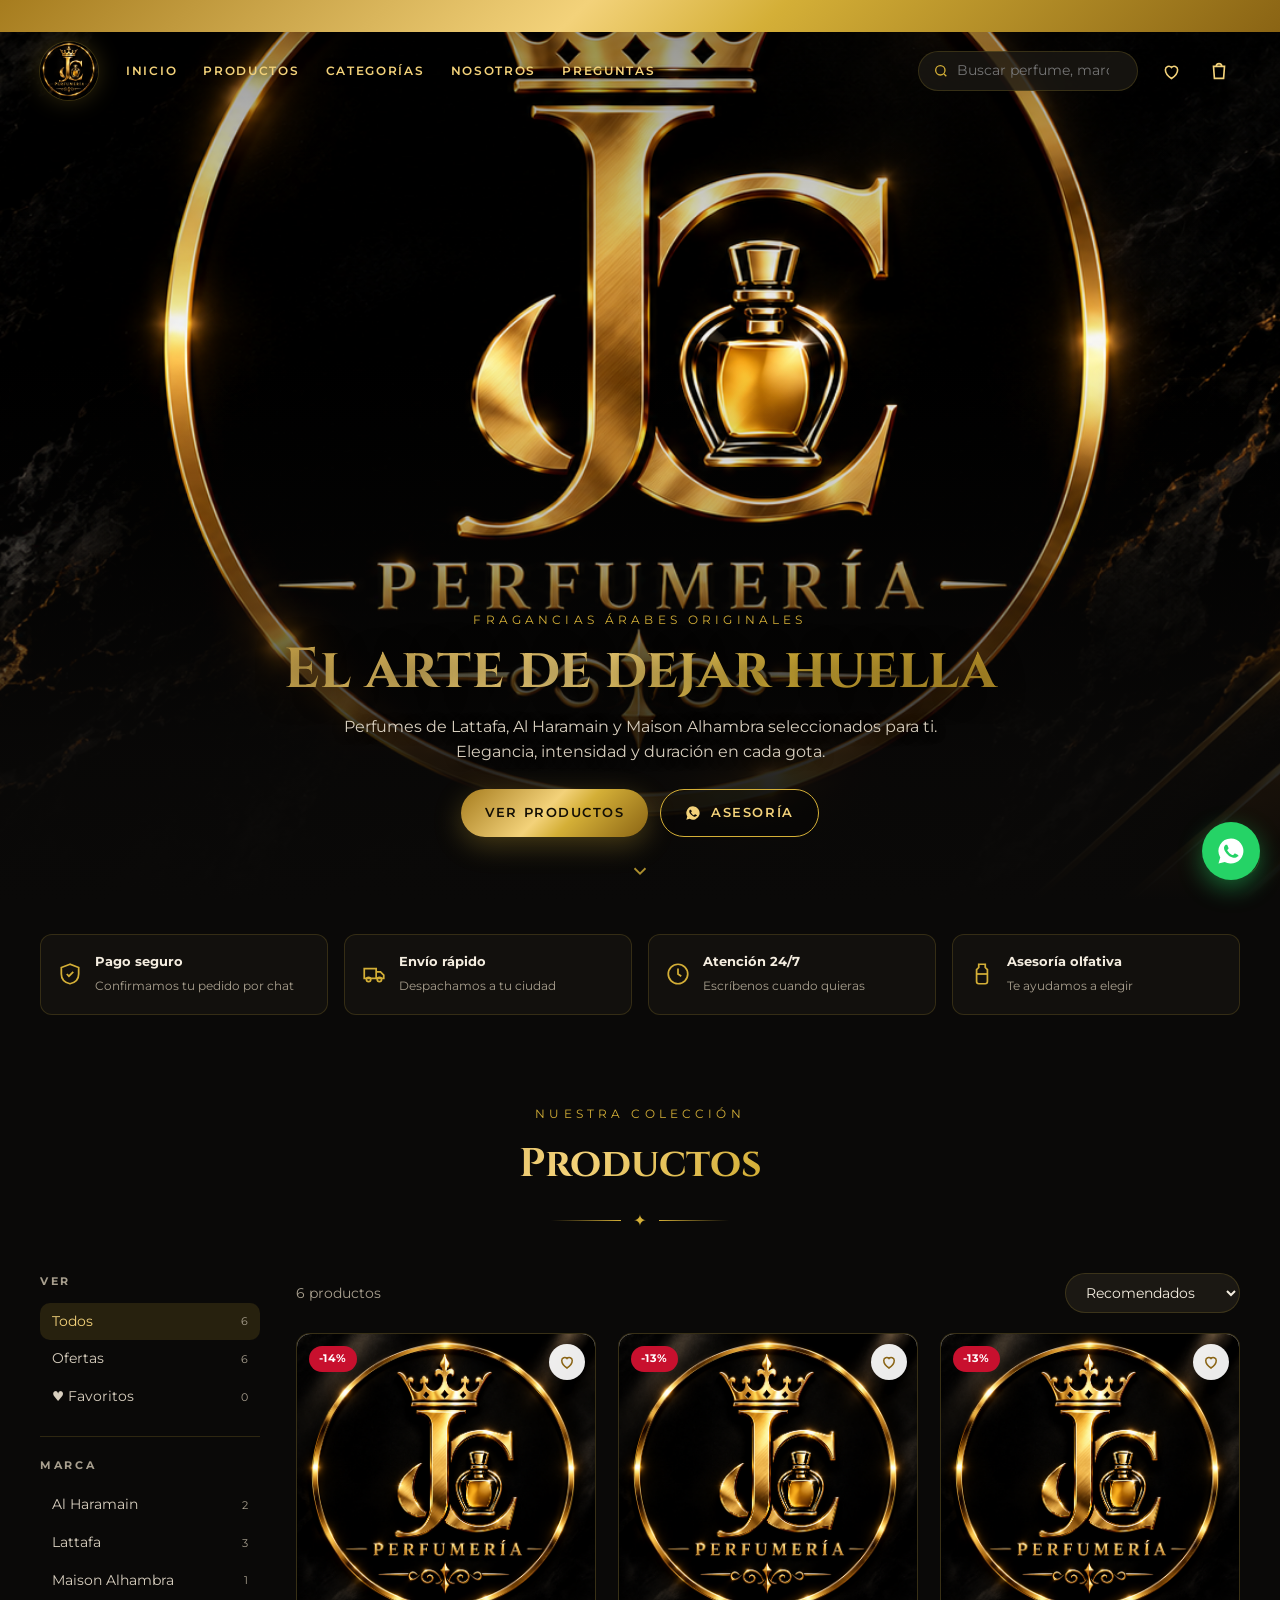
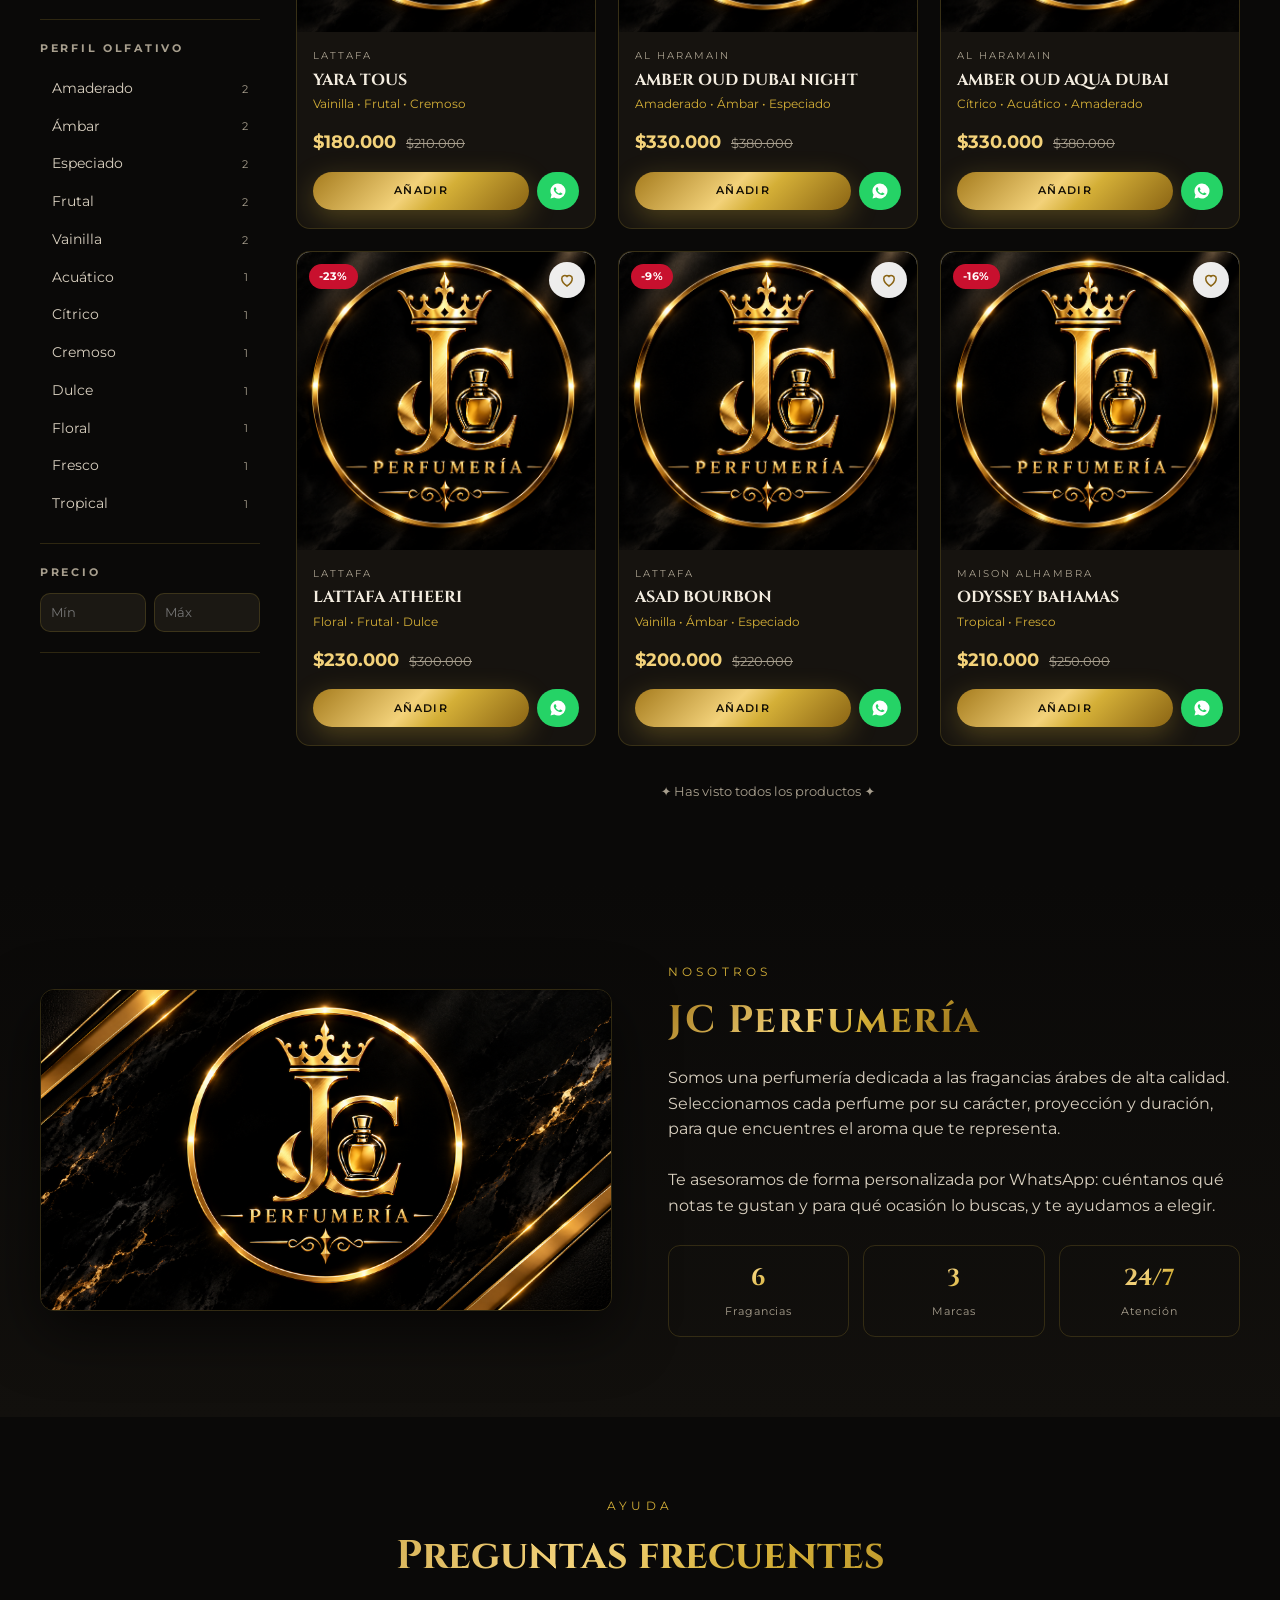
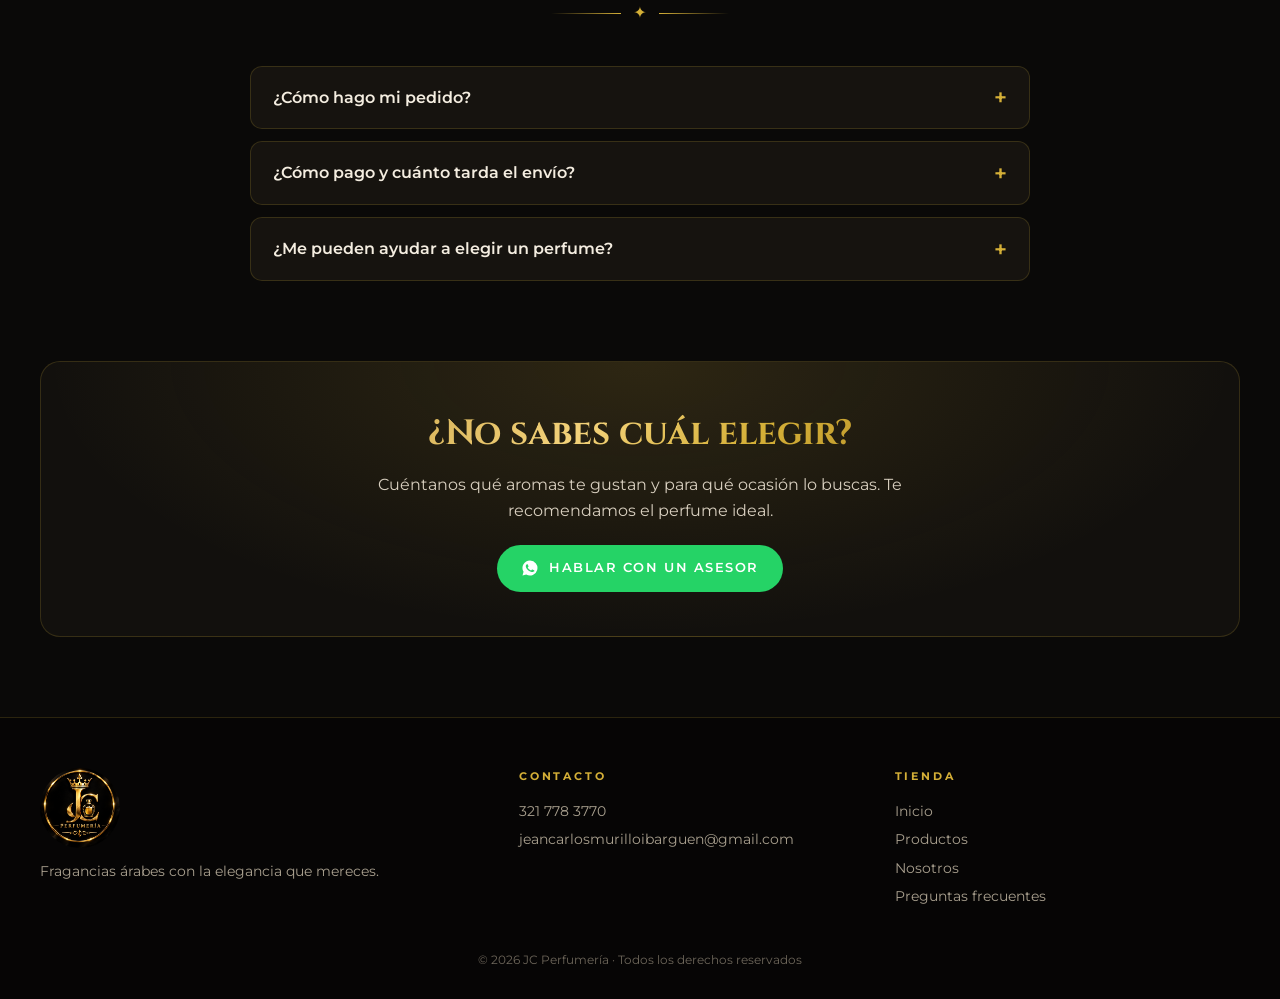
==== index.html @ fc4ed75d "Tienda JC Perfumería con panel de administrador Co-Authored-By: Claude Opus 5.5 <noreply@anthropic.c" ====
<!DOCTYPE html>
<html lang="es">
<head>
<meta charset="UTF-8">
<meta name="viewport" content="width=device-width, initial-scale=1.0">
<title>JC Perfumería | Tienda en línea</title>
<meta name="description" content="JC Perfumería — fragancias árabes: Lattafa, Al Haramain, Maison Alhambra. Compra en línea y por WhatsApp.">
<meta name="theme-color" content="#0a0908">
<meta property="og:title" content="JC Perfumería | Tienda en línea">
<meta property="og:description" content="Fragancias árabes con la elegancia que mereces. Pide por WhatsApp.">
<meta property="og:image" content="assets/banner.png">
<link rel="icon" href="assets/logo.png">
<link rel="preconnect" href="https://fonts.googleapis.com">
<link rel="preconnect" href="https://fonts.gstatic.com" crossorigin>
<link href="https://fonts.googleapis.com/css2?family=Cinzel:wght@500;600;700&family=Montserrat:wght@300;400;500;600;700&display=swap" rel="stylesheet">
<link rel="stylesheet" href="css/tienda.css?v=2">
</head>
<body>

<div class="announce" id="announce" hidden><div class="track" id="announceTrack"></div></div>

<header id="header">
  <div class="wrap nav">
    <a href="#inicio" class="brand" aria-label="Inicio"><img src="assets/logo.png" alt="Logo JC Perfumería"></a>
    <nav class="menu" id="menu">
      <a href="#inicio">Inicio</a>
      <a href="#productos">Productos</a>
      <a href="#productos" id="goCats">Categorías</a>
      <a href="#nosotros">Nosotros</a>
      <a href="#preguntas">Preguntas</a>
    </nav>
    <div class="nav-right">
      <label class="search">
        <svg width="16" height="16" viewBox="0 0 24 24" fill="none" stroke="currentColor" stroke-width="2"><circle cx="11" cy="11" r="7"/><path d="m20 20-3.5-3.5"/></svg>
        <input id="q" type="search" placeholder="Buscar perfume, marca, nota…">
      </label>
      <button class="icon-btn" id="openFavs" aria-label="Favoritos" title="Favoritos">
        <svg width="21" height="21" viewBox="0 0 24 24" fill="none" stroke="currentColor" stroke-width="1.8"><path d="M12 20s-7-4.4-7-10a4 4 0 0 1 7-2.6A4 4 0 0 1 19 10c0 5.6-7 10-7 10Z"/></svg>
        <span class="badge" id="favCount" data-n="0">0</span>
      </button>
      <button class="icon-btn" id="openCart" aria-label="Carrito" title="Carrito">
        <svg width="22" height="22" viewBox="0 0 24 24" fill="none" stroke="currentColor" stroke-width="1.8"><path d="M6 7h12l-1 13H7L6 7Z"/><path d="M9 7a3 3 0 0 1 6 0"/></svg>
        <span class="badge" id="cartCount" data-n="0">0</span>
      </button>
      <button class="icon-btn burger" id="burger" aria-label="Menú">
        <svg width="22" height="22" viewBox="0 0 24 24" fill="none" stroke="currentColor" stroke-width="2"><path d="M4 7h16M4 12h16M4 17h16"/></svg>
      </button>
    </div>
  </div>
</header>

<main>
  <!-- HERO: video a pantalla completa -->
  <section class="hero" id="inicio" style="padding:0">
    <div class="poster"></div>
    <video id="heroVideo" src="assets/logo-animado.mp4" poster="assets/banner.png" autoplay muted loop playsinline preload="auto"></video>
    <div class="wrap hero-inner">
      <div class="eyebrow" data-set="heroEtiqueta">Fragancias árabes originales</div>
      <h1 class="gold-text" data-set="heroTitulo">El arte de dejar huella</h1>
      <p data-set="heroTexto">Perfumes de Lattafa, Al Haramain y Maison Alhambra seleccionados para ti.</p>
      <div class="hero-cta">
        <a href="#productos" class="btn btn-gold">Ver productos</a>
        <a href="#" class="btn btn-outline" data-wa>
          <svg width="16" height="16" viewBox="0 0 24 24" fill="currentColor"><use href="#i-wa"/></svg>
          Asesoría
        </a>
      </div>
    </div>
    <div class="hero-tools">
      <button id="videoToggle" aria-label="Pausar video" title="Pausar / reproducir">
        <svg width="14" height="14" viewBox="0 0 24 24" fill="currentColor" id="videoIcon"><path d="M7 5h4v14H7zM13 5h4v14h-4z"/></svg>
      </button>
    </div>
    <a href="#productos" class="scroll-cue" aria-label="Bajar">
      <svg width="22" height="22" viewBox="0 0 24 24" fill="none" stroke="currentColor" stroke-width="2"><path d="m6 9 6 6 6-6"/></svg>
    </a>
  </section>

  <!-- BENEFICIOS -->
  <div class="wrap perks">
    <div class="perk"><svg width="26" height="26" viewBox="0 0 24 24" fill="none" stroke="currentColor" stroke-width="1.6"><path d="M12 3 4 6v6c0 5 3.5 8 8 9 4.5-1 8-4 8-9V6l-8-3Z"/><path d="m9 12 2 2 4-4"/></svg><div><b>Pago seguro</b><span>Confirmamos tu pedido por chat</span></div></div>
    <div class="perk"><svg width="26" height="26" viewBox="0 0 24 24" fill="none" stroke="currentColor" stroke-width="1.6"><path d="M3 7h11v9H3zM14 10h4l3 3v3h-7"/><circle cx="7" cy="17" r="2"/><circle cx="17" cy="17" r="2"/></svg><div><b>Envío rápido</b><span>Despachamos a tu ciudad</span></div></div>
    <div class="perk"><svg width="26" height="26" viewBox="0 0 24 24" fill="none" stroke="currentColor" stroke-width="1.6"><circle cx="12" cy="12" r="9"/><path d="M12 7v5l3 2"/></svg><div><b>Atención 24/7</b><span>Escríbenos cuando quieras</span></div></div>
    <div class="perk"><svg width="26" height="26" viewBox="0 0 24 24" fill="none" stroke="currentColor" stroke-width="1.6"><path d="M9 3h6v3l2 2v11a2 2 0 0 1-2 2H9a2 2 0 0 1-2-2V8l2-2V3Z"/><path d="M7 12h10"/></svg><div><b>Asesoría olfativa</b><span>Te ayudamos a elegir</span></div></div>
  </div>

  <!-- PRODUCTOS -->
  <section id="productos">
    <div class="wrap">
      <div class="sec-head reveal">
        <div class="eyebrow">Nuestra colección</div>
        <h2 class="gold-text">Productos</h2>
        <div class="divider">✦</div>
      </div>

      <div class="shop">
        <aside class="filters" id="filters">
          <div class="group" id="viewGroup"></div>
          <div class="group" id="brandGroup"></div>
          <div class="group" id="famGroup"></div>
          <div class="group price-group">
            <h4>Precio</h4>
            <div class="price-range">
              <input id="pmin" type="number" inputmode="numeric" placeholder="Mín" min="0" step="10000">
              <input id="pmax" type="number" inputmode="numeric" placeholder="Máx" min="0" step="10000">
            </div>
          </div>
        </aside>

        <div>
          <div class="toolbar">
            <span class="count" id="count">Cargando…</span>
            <div class="toolbar-right">
              <button class="clear" id="clearFilters" hidden>Limpiar filtros</button>
              <select id="sort" aria-label="Ordenar por">
                <option value="">Recomendados</option>
                <option value="az">Nombre A–Z</option>
                <option value="za">Nombre Z–A</option>
                <option value="low">Menor precio</option>
                <option value="high">Mayor precio</option>
                <option value="off">Mayor descuento</option>
              </select>
            </div>
          </div>
          <div class="grid" id="grid">
            <div class="skeleton"></div><div class="skeleton"></div><div class="skeleton"></div>
          </div>
          <p class="seen" id="seen" hidden>✦ Has visto todos los productos ✦</p>
        </div>
      </div>
    </div>
  </section>

  <!-- NOSOTROS -->
  <section class="about" id="nosotros">
    <div class="wrap about-grid">
      <div class="about-media reveal"><img src="assets/banner.png" alt="JC Perfumería" loading="lazy"></div>
      <div class="about-text reveal">
        <div class="eyebrow">Nosotros</div>
        <h2 class="serif" style="font-size:clamp(1.7rem,3.4vw,2.4rem);margin-top:8px"><span class="gold-text" data-set="nombre">JC Perfumería</span></h2>
        <p data-set="nosotros"></p>
        <div class="stats">
          <div class="stat"><b class="gold-text" id="statCount">0</b><span>Fragancias</span></div>
          <div class="stat"><b class="gold-text" id="statBrands">0</b><span>Marcas</span></div>
          <div class="stat"><b class="gold-text">24/7</b><span>Atención</span></div>
        </div>
      </div>
    </div>
  </section>

  <!-- TESTIMONIOS (se muestra si hay) -->
  <section id="testimonios" hidden>
    <div class="wrap">
      <div class="sec-head reveal">
        <div class="eyebrow">Clientes</div>
        <h2 class="gold-text">Lo que dicen de nosotros</h2>
        <div class="divider">✦</div>
      </div>
      <div class="reviews" id="reviews"></div>
    </div>
  </section>

  <!-- PREGUNTAS -->
  <section id="preguntas" hidden>
    <div class="wrap">
      <div class="sec-head reveal">
        <div class="eyebrow">Ayuda</div>
        <h2 class="gold-text">Preguntas frecuentes</h2>
        <div class="divider">✦</div>
      </div>
      <div class="faq" id="faq"></div>
    </div>
  </section>

  <section style="padding-top:0">
    <div class="wrap cta-band reveal">
      <h2 class="gold-text">¿No sabes cuál elegir?</h2>
      <p>Cuéntanos qué aromas te gustan y para qué ocasión lo buscas. Te recomendamos el perfume ideal.</p>
      <a href="#" class="btn btn-wa" data-wa><svg width="18" height="18" viewBox="0 0 24 24" fill="currentColor"><use href="#i-wa"/></svg> Hablar con un asesor</a>
    </div>
  </section>
</main>

<footer>
  <div class="wrap foot">
    <div>
      <img src="assets/logo.png" alt="JC Perfumería">
      <p>Fragancias árabes con la elegancia que mereces.</p>
      <div class="socials" id="socials"></div>
    </div>
    <div>
      <h5>CONTACTO</h5>
      <a href="#" data-wa data-set="telefonoVisible">321 778 3770</a>
      <a href="#" id="mailLink" data-set="email"></a>
    </div>
    <div>
      <h5>TIENDA</h5>
      <a href="#inicio">Inicio</a>
      <a href="#productos">Productos</a>
      <a href="#nosotros">Nosotros</a>
      <a href="#preguntas">Preguntas frecuentes</a>
    </div>
  </div>
  <p class="copy">© <span id="yr">2026</span> <span data-set="nombre">JC Perfumería</span> · Todos los derechos reservados</p>
</footer>

<button class="totop" id="totop" aria-label="Volver arriba">
  <svg width="18" height="18" viewBox="0 0 24 24" fill="none" stroke="currentColor" stroke-width="2"><path d="m6 15 6-6 6 6"/></svg>
</button>
<a class="fab" href="#" data-wa aria-label="WhatsApp">
  <svg width="30" height="30" viewBox="0 0 24 24" fill="currentColor"><use href="#i-wa"/></svg>
</a>

<div class="overlay" id="overlay"></div>
<div class="modal" id="modal" role="dialog" aria-modal="true"></div>

<aside class="drawer" id="drawer" aria-label="Carrito">
  <div class="drawer-head">
    <h4 class="serif gold-text" style="font-size:1.2rem">Tu carrito</h4>
    <button class="icon-btn" id="closeCart" aria-label="Cerrar">✕</button>
  </div>
  <div class="drawer-body" id="cartBody"></div>
  <div class="drawer-foot" id="cartFoot">
    <div class="ship" id="ship" hidden></div>
    <div class="total"><span>Total</span><b id="cartTotal">$0</b></div>
    <form class="checkout-form" id="checkoutForm">
      <input name="nombre" placeholder="Tu nombre" autocomplete="name" required>
      <div class="two">
        <input name="ciudad" placeholder="Ciudad" autocomplete="address-level2" required>
        <select name="pago" id="payMethod" aria-label="Pago preferido"></select>
      </div>
      <input name="direccion" placeholder="Dirección de entrega" autocomplete="street-address">
      <textarea name="nota" rows="2" placeholder="Nota (opcional): regalo, horario…"></textarea>
      <button class="btn btn-wa" id="checkout" type="submit">
        <svg width="18" height="18" viewBox="0 0 24 24" fill="currentColor"><use href="#i-wa"/></svg>
        Finalizar pedido por WhatsApp
      </button>
    </form>
  </div>
</aside>

<div class="toast" id="toast"></div>

<svg width="0" height="0" style="position:absolute" aria-hidden="true">
  <symbol id="i-wa" viewBox="0 0 24 24"><path d="M12 2a10 10 0 0 0-8.6 15.1L2 22l5-1.3A10 10 0 1 0 12 2Zm5.3 14.2c-.2.6-1.3 1.2-1.8 1.2-.5.1-1 .2-3.3-.7-2.8-1.1-4.5-4-4.7-4.2-.1-.2-1.1-1.5-1.1-2.9s.7-2 1-2.3c.2-.3.5-.3.7-.3h.5c.2 0 .4 0 .6.5l.8 2c.1.2.1.4 0 .5l-.4.6-.4.4c-.1.2-.3.3-.1.6.2.3.8 1.3 1.7 2.1 1.1 1 2.1 1.3 2.4 1.5.3.1.5.1.6-.1l.9-1c.2-.3.4-.2.6-.1l2 .9c.3.2.5.2.5.4.1.1.1.7-.1 1.3Z"/></symbol>
</svg>

<script src="js/tienda.js?v=2"></script>
</body>
</html>
---- css/tienda.css ----
:root{
  --bg:#0a0908;
  --bg-2:#12100d;
  --card:#16130f;
  --field:#1b1813;
  --line:rgba(212,175,55,.18);
  --gold:#d4af37;
  --gold-2:#f3d27a;
  --text:#f4ede0;
  --soft:#d8cfbf;
  --muted:#a89f8e;
  --sale:#c8102e;
  --wa:#25d366;
  --grad-gold:linear-gradient(135deg,#a67c1e 0%,#f3d27a 45%,#d4af37 60%,#8a6414 100%);
  --radius:14px;
  --head:78px;
}
*{box-sizing:border-box;margin:0;padding:0}
html{scroll-behavior:smooth;scroll-padding-top:calc(var(--head) + 10px)}
body{background:var(--bg);color:var(--text);font-family:Montserrat,system-ui,sans-serif;line-height:1.6;overflow-x:hidden}
img,video{display:block;max-width:100%}
a{color:inherit;text-decoration:none}
button{font:inherit;cursor:pointer;border:0;background:none;color:inherit}
input,select,textarea{font:inherit}
.wrap{width:min(1200px,100% - 32px);margin-inline:auto}
.serif{font-family:Cinzel,serif;letter-spacing:.04em}
.gold-text{background:var(--grad-gold);-webkit-background-clip:text;background-clip:text;color:transparent}
.eyebrow{font-size:.74rem;letter-spacing:.35em;text-transform:uppercase;color:var(--gold)}
[hidden]{display:none!important}

/* ---------- Anuncio ---------- */
.announce{position:fixed;top:0;left:0;right:0;z-index:51;height:32px;background:var(--grad-gold);color:#140f05;font-size:.72rem;font-weight:600;letter-spacing:.14em;text-transform:uppercase;overflow:hidden;display:flex;align-items:center}
.announce .track{display:flex;gap:60px;white-space:nowrap;animation:marquee 28s linear infinite;padding-left:100%}
@keyframes marquee{to{transform:translateX(-100%)}}
body.has-announce{--offset:32px}

/* ---------- Header ---------- */
header{position:fixed;top:var(--offset,0);left:0;right:0;z-index:50;transition:background .35s,border-color .35s;border-bottom:1px solid transparent}
header.solid{background:rgba(8,7,6,.94);backdrop-filter:blur(10px);border-color:var(--line)}
.nav{display:flex;align-items:center;gap:28px;height:var(--head)}
.brand img{width:58px;height:58px;border-radius:50%;object-fit:cover;box-shadow:0 0 0 1px var(--line),0 0 24px rgba(212,175,55,.25)}
.menu{display:flex;gap:26px;font-size:.76rem;font-weight:600;letter-spacing:.14em;text-transform:uppercase}
.menu a{color:var(--gold-2);position:relative;padding:6px 0;text-shadow:0 1px 8px rgba(0,0,0,.6)}
.menu a::after{content:"";position:absolute;left:0;bottom:0;width:0;height:1px;background:var(--gold);transition:.25s}
.menu a:hover::after{width:100%}
.nav-right{margin-left:auto;display:flex;align-items:center;gap:6px}
.search{display:flex;align-items:center;gap:8px;background:rgba(27,24,19,.8);border:1px solid var(--line);border-radius:999px;padding:8px 14px;width:220px;margin-right:6px}
.search input{background:none;border:0;outline:0;color:var(--text);width:100%;font-size:.85rem}
.search svg{flex:none;color:var(--gold)}
.icon-btn{position:relative;width:42px;height:42px;display:grid;place-items:center;border-radius:50%;color:var(--gold-2);transition:.2s}
.icon-btn:hover{background:rgba(255,255,255,.06)}
.badge{position:absolute;top:2px;right:0;min-width:18px;height:18px;padding:0 5px;border-radius:999px;background:var(--gold);color:#000;font-size:.66rem;font-weight:700;display:grid;place-items:center}
.badge[data-n="0"]{display:none}
.burger{display:none}

/* ---------- Hero con video ---------- */
.hero{position:relative;height:100vh;height:100svh;min-height:560px;overflow:hidden;isolation:isolate;display:flex;align-items:flex-end}
.hero video,.hero .poster{position:absolute;inset:0;width:100%;height:100%;object-fit:cover;z-index:-2;transform:translateY(-10%) scale(1.22);transform-origin:center}
.hero .poster{background:#000 url(../assets/banner.png) center/cover}
.hero::after{content:"";position:absolute;inset:0;z-index:-1;background:
  linear-gradient(to top,var(--bg) 0%,rgba(10,9,8,.85) 16%,rgba(10,9,8,.25) 42%,rgba(0,0,0,0) 60%,rgba(0,0,0,.45) 100%)}
.hero-inner{width:100%;text-align:center;padding-bottom:clamp(40px,7vh,80px)}
.hero h1{font-family:Cinzel,serif;font-size:clamp(1.9rem,4.4vw,3.6rem);line-height:1.1;margin:10px 0 12px;text-shadow:0 4px 30px rgba(0,0,0,.7)}
.hero p{color:var(--soft);max-width:620px;margin-inline:auto;font-size:.98rem;text-shadow:0 2px 12px rgba(0,0,0,.8)}
.hero-cta{display:flex;flex-wrap:wrap;gap:12px;justify-content:center;margin-top:24px}
.hero-tools{position:absolute;right:20px;bottom:24px;display:flex;gap:8px}
.hero-tools button{width:38px;height:38px;border-radius:50%;border:1px solid var(--line);background:rgba(0,0,0,.45);color:var(--gold-2);display:grid;place-items:center}
.scroll-cue{position:absolute;left:50%;bottom:10px;transform:translateX(-50%);color:var(--gold);opacity:.8;animation:bob 2s infinite}
@keyframes bob{50%{transform:translate(-50%,6px)}}

.btn{display:inline-flex;align-items:center;justify-content:center;gap:10px;padding:13px 24px;border-radius:999px;font-weight:600;font-size:.8rem;letter-spacing:.12em;text-transform:uppercase;transition:.25s;white-space:nowrap}
.btn-gold{background:var(--grad-gold);color:#140f05;box-shadow:0 8px 28px rgba(212,175,55,.3)}
.btn-gold:hover{transform:translateY(-2px);box-shadow:0 12px 34px rgba(212,175,55,.45)}
.btn-outline{border:1px solid var(--gold);color:var(--gold-2);background:rgba(0,0,0,.35)}
.btn-outline:hover{background:rgba(212,175,55,.12)}
.btn-wa{background:var(--wa);color:#fff}
.btn-wa:hover{filter:brightness(1.08)}
.btn:disabled{opacity:.45;cursor:not-allowed;transform:none;box-shadow:none}

/* ---------- Perks ---------- */
.perks{display:grid;grid-template-columns:repeat(4,1fr);gap:16px;padding:34px 0 10px}
.perk{display:flex;gap:12px;align-items:center;padding:16px;border:1px solid var(--line);border-radius:12px;background:var(--bg-2)}
.perk svg{color:var(--gold);flex:none}
.perk b{display:block;font-size:.82rem}
.perk span{font-size:.74rem;color:var(--muted)}

/* ---------- Secciones ---------- */
section{padding:80px 0}
.sec-head{text-align:center;margin-bottom:40px}
.sec-head h2{font-family:Cinzel,serif;font-size:clamp(1.7rem,3.4vw,2.5rem);margin-top:8px}
.divider{display:flex;align-items:center;justify-content:center;gap:12px;margin-top:12px;color:var(--gold)}
.divider::before,.divider::after{content:"";width:70px;height:1px;background:linear-gradient(90deg,transparent,var(--gold))}
.divider::after{transform:scaleX(-1)}

/* ---------- Tienda ---------- */
.shop{display:grid;grid-template-columns:220px 1fr;gap:36px}
.filters h4{font-size:.68rem;letter-spacing:.25em;color:var(--muted);text-transform:uppercase;margin-bottom:12px}
.filters .group{padding-bottom:20px;margin-bottom:20px;border-bottom:1px solid var(--line)}
.chip{display:flex;justify-content:space-between;align-items:center;width:100%;padding:8px 12px;border-radius:10px;font-size:.85rem;color:var(--soft);transition:.2s;text-align:left;gap:8px}
.chip:hover{background:var(--field)}
.chip.active{background:rgba(212,175,55,.14);color:var(--gold-2)}
.chip small{color:var(--muted)}
.price-range{display:flex;gap:8px}
.price-range input{width:100%;background:var(--field);border:1px solid var(--line);border-radius:10px;padding:8px 10px;color:var(--text);font-size:.82rem;outline:0}
.toolbar{display:flex;justify-content:space-between;align-items:center;margin-bottom:20px;gap:12px;flex-wrap:wrap}
.toolbar .count{color:var(--muted);font-size:.86rem}
.toolbar-right{display:flex;gap:8px;align-items:center}
select{background:var(--field);color:var(--text);border:1px solid var(--line);border-radius:999px;padding:10px 16px;font-size:.85rem;outline:0}
.clear{font-size:.78rem;color:var(--gold);text-decoration:underline}
.grid{display:grid;grid-template-columns:repeat(auto-fill,minmax(220px,1fr));gap:22px}
.card{background:var(--card);border:1px solid var(--line);border-radius:var(--radius);overflow:hidden;display:flex;flex-direction:column;transition:.3s;position:relative}
.card:hover{transform:translateY(-6px);border-color:rgba(212,175,55,.5);box-shadow:0 18px 40px rgba(0,0,0,.5),0 0 30px rgba(212,175,55,.12)}
.card .img{aspect-ratio:1;background:#f7f3ea;display:grid;place-items:center;overflow:hidden;cursor:pointer;position:relative}
.card .img img{width:100%;height:100%;object-fit:contain;transition:.5s}
.card:hover .img img{transform:scale(1.06)}
.card.soldout .img img{filter:grayscale(.8);opacity:.6}
.tagset{position:absolute;top:12px;left:12px;display:flex;flex-direction:column;gap:6px;z-index:2;align-items:flex-start}
.tag{font-size:.68rem;font-weight:700;padding:4px 10px;border-radius:999px;letter-spacing:.04em}
.tag.off{background:var(--sale);color:#fff}
.tag.new{background:var(--gold);color:#140f05}
.tag.star{background:#140f05;color:var(--gold-2);border:1px solid var(--gold)}
.tag.out{background:#3a3530;color:#fff}
.fav{position:absolute;top:10px;right:10px;z-index:2;width:36px;height:36px;border-radius:50%;background:rgba(255,255,255,.92);color:#8a6414;display:grid;place-items:center;box-shadow:0 4px 12px rgba(0,0,0,.2);transition:.2s}
.fav:hover{transform:scale(1.1)}
.fav.on{color:var(--sale)}
.fav.on svg{fill:currentColor}
.card .body{padding:16px 16px 18px;display:flex;flex-direction:column;gap:5px;flex:1}
.card .brandname{font-size:.64rem;letter-spacing:.2em;text-transform:uppercase;color:var(--muted)}
.card h3{font-family:Cinzel,serif;font-size:1rem;line-height:1.3;cursor:pointer}
.card .tags{font-size:.74rem;color:var(--gold)}
.price{display:flex;align-items:baseline;gap:10px;margin-top:auto;padding-top:8px;flex-wrap:wrap}
.price b{font-size:1.15rem;color:var(--gold-2)}
.price s{font-size:.82rem;color:var(--muted)}
.card .actions{display:flex;gap:8px;margin-top:10px}
.card .actions .btn{padding:10px 12px;font-size:.68rem;flex:1}
.card .actions .wa-mini{flex:none;width:42px;padding:0;height:38px}
.empty{grid-column:1/-1;text-align:center;color:var(--muted);padding:50px 0}
.seen{text-align:center;color:var(--muted);font-size:.8rem;margin-top:36px}
.skeleton{aspect-ratio:.62;border-radius:var(--radius);background:linear-gradient(90deg,#15120e 25%,#1f1b15 50%,#15120e 75%);background-size:200% 100%;animation:sk 1.3s infinite}
@keyframes sk{to{background-position:-200% 0}}

/* ---------- Nosotros ---------- */
.about{background:linear-gradient(180deg,var(--bg),var(--bg-2))}
.about-grid{display:grid;grid-template-columns:1fr 1fr;gap:56px;align-items:center}
.about-media{border-radius:var(--radius);overflow:hidden;border:1px solid var(--line);box-shadow:0 20px 60px rgba(0,0,0,.6)}
.about-text p{color:var(--soft);margin-top:14px;white-space:pre-line}
.stats{display:grid;grid-template-columns:repeat(3,1fr);gap:14px;margin-top:26px}
.stat{border:1px solid var(--line);border-radius:12px;padding:14px;text-align:center}
.stat b{display:block;font-family:Cinzel,serif;font-size:1.45rem}
.stat span{font-size:.7rem;color:var(--muted);letter-spacing:.08em}

/* ---------- Testimonios ---------- */
.reviews{display:grid;grid-template-columns:repeat(auto-fill,minmax(260px,1fr));gap:18px}
.review{border:1px solid var(--line);border-radius:var(--radius);padding:22px;background:var(--card)}
.review .stars{color:var(--gold);letter-spacing:3px}
.review p{color:var(--soft);margin:10px 0 14px;font-style:italic}
.review b{font-size:.85rem}
.review small{color:var(--muted);display:block}

/* ---------- FAQ ---------- */
.faq{max-width:780px;margin-inline:auto;display:flex;flex-direction:column;gap:12px}
.faq details{border:1px solid var(--line);border-radius:12px;background:var(--card);overflow:hidden}
.faq summary{list-style:none;cursor:pointer;padding:18px 22px;font-weight:600;display:flex;justify-content:space-between;gap:12px;align-items:center}
.faq summary::-webkit-details-marker{display:none}
.faq summary::after{content:"+";color:var(--gold);font-size:1.4rem;line-height:1;transition:.25s}
.faq details[open] summary::after{transform:rotate(45deg)}
.faq details p{padding:0 22px 20px;color:var(--soft);white-space:pre-line}

/* ---------- Contacto ---------- */
.cta-band{border:1px solid var(--line);border-radius:20px;padding:44px 28px;text-align:center;background:radial-gradient(ellipse at top,rgba(212,175,55,.14),transparent 70%),var(--bg-2)}
.cta-band h2{font-family:Cinzel,serif;font-size:clamp(1.5rem,3vw,2.2rem)}
.cta-band p{color:var(--soft);margin:10px auto 22px;max-width:560px}

/* ---------- Footer ---------- */
footer{border-top:1px solid var(--line);padding:50px 0 30px;background:#060505}
.foot{display:grid;grid-template-columns:1.3fr 1fr 1fr;gap:30px}
.foot img{width:80px;border-radius:50%;margin-bottom:12px}
.foot h5{font-size:.7rem;letter-spacing:.25em;color:var(--gold);margin-bottom:14px}
.foot p,.foot a{color:var(--muted);font-size:.88rem;display:block;margin-bottom:6px;word-break:break-word}
.foot a:hover{color:var(--gold-2)}
.socials{display:flex;gap:10px;margin-top:10px}
.socials a{width:38px;height:38px;border-radius:50%;border:1px solid var(--line);display:grid;place-items:center;color:var(--gold-2);margin:0}
.copy{text-align:center;color:#6d665a;font-size:.76rem;margin-top:36px}

/* ---------- Flotantes ---------- */
.fab{position:fixed;right:20px;bottom:20px;width:58px;height:58px;border-radius:50%;background:var(--wa);display:grid;place-items:center;color:#fff;box-shadow:0 8px 24px rgba(37,211,102,.45);z-index:60;animation:pulse 2.4s infinite}
@keyframes pulse{0%{box-shadow:0 0 0 0 rgba(37,211,102,.55)}70%{box-shadow:0 0 0 16px rgba(37,211,102,0)}100%{box-shadow:0 0 0 0 rgba(37,211,102,0)}}
.totop{position:fixed;right:28px;bottom:92px;width:42px;height:42px;border-radius:50%;background:var(--field);border:1px solid var(--line);color:var(--gold-2);display:grid;place-items:center;z-index:59;opacity:0;pointer-events:none;transition:.3s}
.totop.show{opacity:1;pointer-events:auto}

/* ---------- Modal / Drawer ---------- */
.overlay{position:fixed;inset:0;background:rgba(0,0,0,.7);backdrop-filter:blur(3px);z-index:80;opacity:0;pointer-events:none;transition:.3s}
.overlay.show{opacity:1;pointer-events:auto}
.modal{position:fixed;left:50%;top:50%;transform:translate(-50%,-46%);width:min(940px,calc(100% - 32px));max-height:calc(100vh - 40px);overflow:auto;background:var(--bg-2);border:1px solid var(--line);border-radius:18px;z-index:90;opacity:0;pointer-events:none;transition:.3s}
.modal.show{opacity:1;pointer-events:auto;transform:translate(-50%,-50%)}
.modal-grid{display:grid;grid-template-columns:1fr 1.1fr}
.modal .pic{background:#f7f3ea;display:grid;place-items:center;min-height:380px;position:relative}
.modal .pic img{width:100%;height:100%;object-fit:contain;cursor:zoom-in;transition:transform .3s}
.modal .pic img.zoom{transform:scale(1.7);cursor:zoom-out}
.modal .info{padding:32px 30px;display:flex;flex-direction:column;gap:10px}
.modal h3{font-family:Cinzel,serif;font-size:1.65rem;line-height:1.2}
.modal .meta{color:var(--muted);font-size:.84rem}
.save{display:inline-block;align-self:flex-start;background:rgba(200,16,46,.15);color:#ff6b81;font-size:.75rem;font-weight:600;padding:4px 10px;border-radius:999px}
.label{font-size:.66rem;letter-spacing:.22em;color:var(--gold);text-transform:uppercase;margin-top:6px}
.desc{color:var(--soft);font-size:.92rem}
.notes{display:flex;flex-wrap:wrap;gap:6px}
.notes span{font-size:.74rem;border:1px solid var(--line);border-radius:999px;padding:4px 10px;color:#e6dcc8}
.qty{display:inline-flex;align-items:center;border:1px solid var(--line);border-radius:999px}
.qty button{width:36px;height:36px;color:var(--gold-2);font-size:1.1rem}
.qty span{min-width:28px;text-align:center}
.modal .row{display:flex;gap:10px;flex-wrap:wrap;align-items:center;margin-top:6px}
.modal .row .btn{flex:1}
.close{position:absolute;top:12px;right:12px;width:38px;height:38px;border-radius:50%;background:rgba(0,0,0,.65);color:#fff;display:grid;place-items:center;z-index:3;font-size:1.1rem}
.mini-actions{display:flex;gap:16px;font-size:.78rem;color:var(--muted);margin-top:4px}
.mini-actions button{display:inline-flex;gap:6px;align-items:center;color:var(--gold-2)}
.related{padding:0 30px 28px}
.related h4{font-size:.66rem;letter-spacing:.22em;color:var(--gold);text-transform:uppercase;margin-bottom:12px}
.related-row{display:grid;grid-template-columns:repeat(4,1fr);gap:12px}
.rel{cursor:pointer;border:1px solid var(--line);border-radius:12px;overflow:hidden;background:var(--card)}
.rel img{aspect-ratio:1;object-fit:contain;background:#f7f3ea;width:100%}
.rel div{padding:8px 10px;font-size:.72rem}
.rel b{display:block;color:var(--gold-2)}

.drawer{position:fixed;top:0;right:0;height:100%;width:min(430px,100%);background:var(--bg-2);border-left:1px solid var(--line);z-index:90;transform:translateX(100%);transition:.35s;display:flex;flex-direction:column}
.drawer.show{transform:none}
.drawer-head{display:flex;justify-content:space-between;align-items:center;padding:20px 22px;border-bottom:1px solid var(--line)}
.drawer-body{flex:1;overflow:auto;padding:16px 22px;display:flex;flex-direction:column;gap:14px}
.line{display:grid;grid-template-columns:60px 1fr auto;gap:12px;align-items:center}
.line img{width:60px;height:60px;object-fit:contain;background:#f7f3ea;border-radius:10px}
.line h6{font-family:Cinzel,serif;font-size:.84rem}
.line small{color:var(--muted)}
.line .qty button{width:28px;height:28px}
.rm{color:var(--muted);font-size:.72rem;text-decoration:underline;margin-top:2px}
.drawer-foot{padding:18px 22px;border-top:1px solid var(--line);display:flex;flex-direction:column;gap:10px}
.total{display:flex;justify-content:space-between;font-size:1.05rem}
.total b{color:var(--gold-2)}
.ship{font-size:.76rem;color:var(--muted)}
.ship .bar{height:5px;border-radius:999px;background:var(--field);margin-top:6px;overflow:hidden}
.ship .bar i{display:block;height:100%;background:var(--grad-gold)}
.checkout-form{display:grid;gap:8px}
.checkout-form input,.checkout-form select,.checkout-form textarea{width:100%;background:var(--field);border:1px solid var(--line);border-radius:10px;padding:10px 12px;color:var(--text);font-size:.85rem;outline:0}
.checkout-form input:focus,.checkout-form textarea:focus,.checkout-form select:focus{border-color:var(--gold)}
.checkout-form select{border-radius:10px}
.two{display:grid;grid-template-columns:1fr 1fr;gap:8px}

.toast{position:fixed;left:50%;bottom:28px;transform:translate(-50%,30px);background:var(--field);border:1px solid var(--gold);color:var(--gold-2);padding:12px 22px;border-radius:999px;font-size:.85rem;z-index:100;opacity:0;transition:.3s;pointer-events:none;max-width:calc(100% - 32px);text-align:center}
.toast.show{opacity:1;transform:translate(-50%,0)}

.reveal{opacity:0;transform:translateY(24px);transition:.8s ease}
.reveal.in{opacity:1;transform:none}

/* ---------- Responsive ---------- */
@media (max-width:980px){
  .menu{display:none;position:absolute;top:var(--head);left:0;right:0;flex-direction:column;gap:0;background:#080706;border-bottom:1px solid var(--line)}
  .menu.open{display:flex}
  .menu a{padding:15px 20px;border-top:1px solid var(--line)}
  .burger{display:grid}
  .search{width:170px}
  .shop{grid-template-columns:1fr}
  .filters{display:flex;gap:10px;overflow-x:auto;padding-bottom:6px;scrollbar-width:thin}
  .filters .group{border:0;padding:0;margin:0;display:flex;gap:6px;align-items:center}
  .filters h4,.filters .price-group{display:none}
  .chip{white-space:nowrap;border:1px solid var(--line);border-radius:999px;width:auto}
  .about-grid{grid-template-columns:1fr}
  .foot{grid-template-columns:1fr;text-align:center}
  .foot img{margin-inline:auto}
  .socials{justify-content:center}
  .modal-grid{grid-template-columns:1fr}
  .modal .pic{min-height:260px;max-height:320px}
  .perks{grid-template-columns:1fr 1fr}
  .related-row{grid-template-columns:repeat(2,1fr)}
}
@media (max-width:600px){
  :root{--head:66px}
  .brand img{width:48px;height:48px}
  .nav{gap:12px}
  .search{display:none}
  .hero p{font-size:.9rem}
  .hero-cta .btn{padding:12px 18px;font-size:.72rem}
  .hero-tools{right:12px;bottom:12px}
  .grid{grid-template-columns:repeat(2,1fr);gap:12px}
  .card .body{padding:12px}
  .card h3{font-size:.84rem}
  .card .tags{display:none}
  .card .actions .btn{font-size:.62rem;padding:10px 6px}
  .card .actions .wa-mini{width:38px}
  .price b{font-size:.98rem}
  section{padding:60px 0}
  .perks{grid-template-columns:1fr}
  .stats{gap:8px}
  .modal .info{padding:24px 20px}
  .related{padding:0 20px 22px}
}
@media (max-height:720px) and (min-width:601px){.hero p{display:none}.hero h1{margin-bottom:0}}
@media (prefers-reduced-motion:reduce){*{animation:none!important;transition:none!important}}
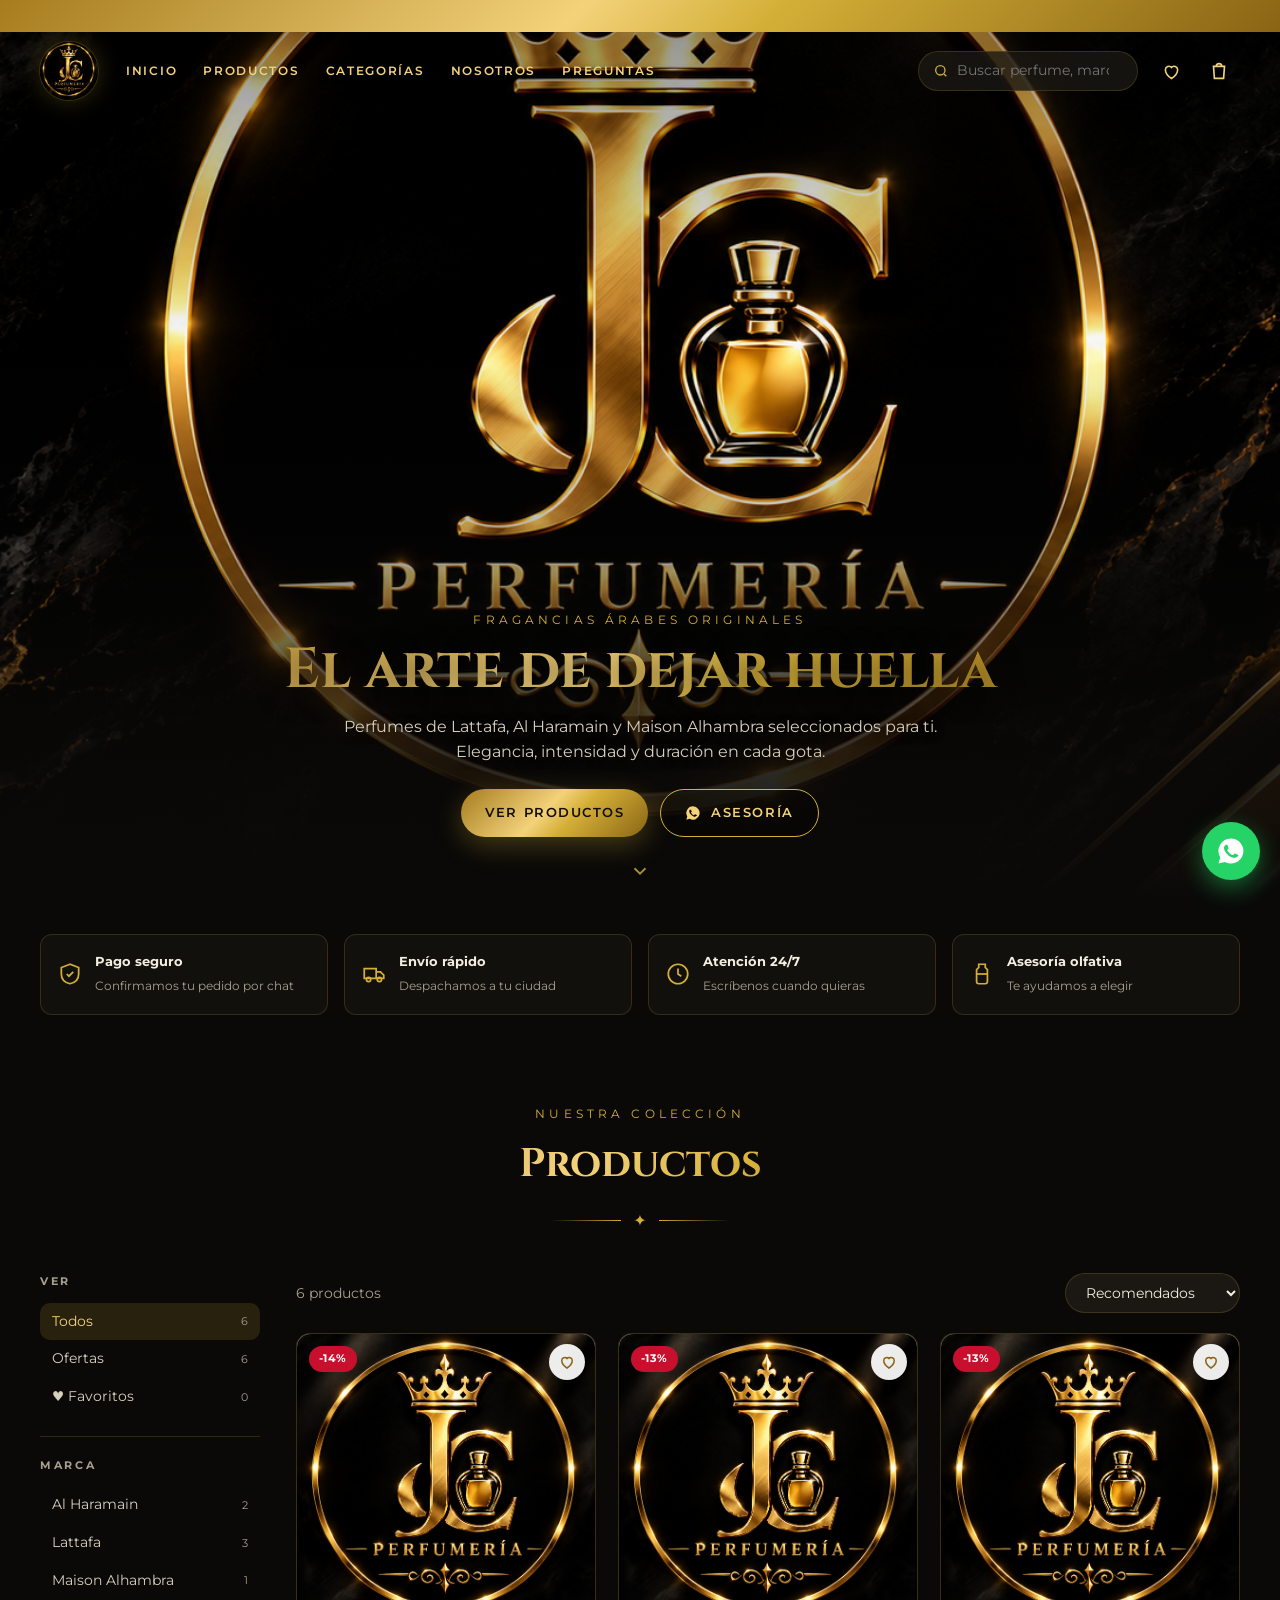
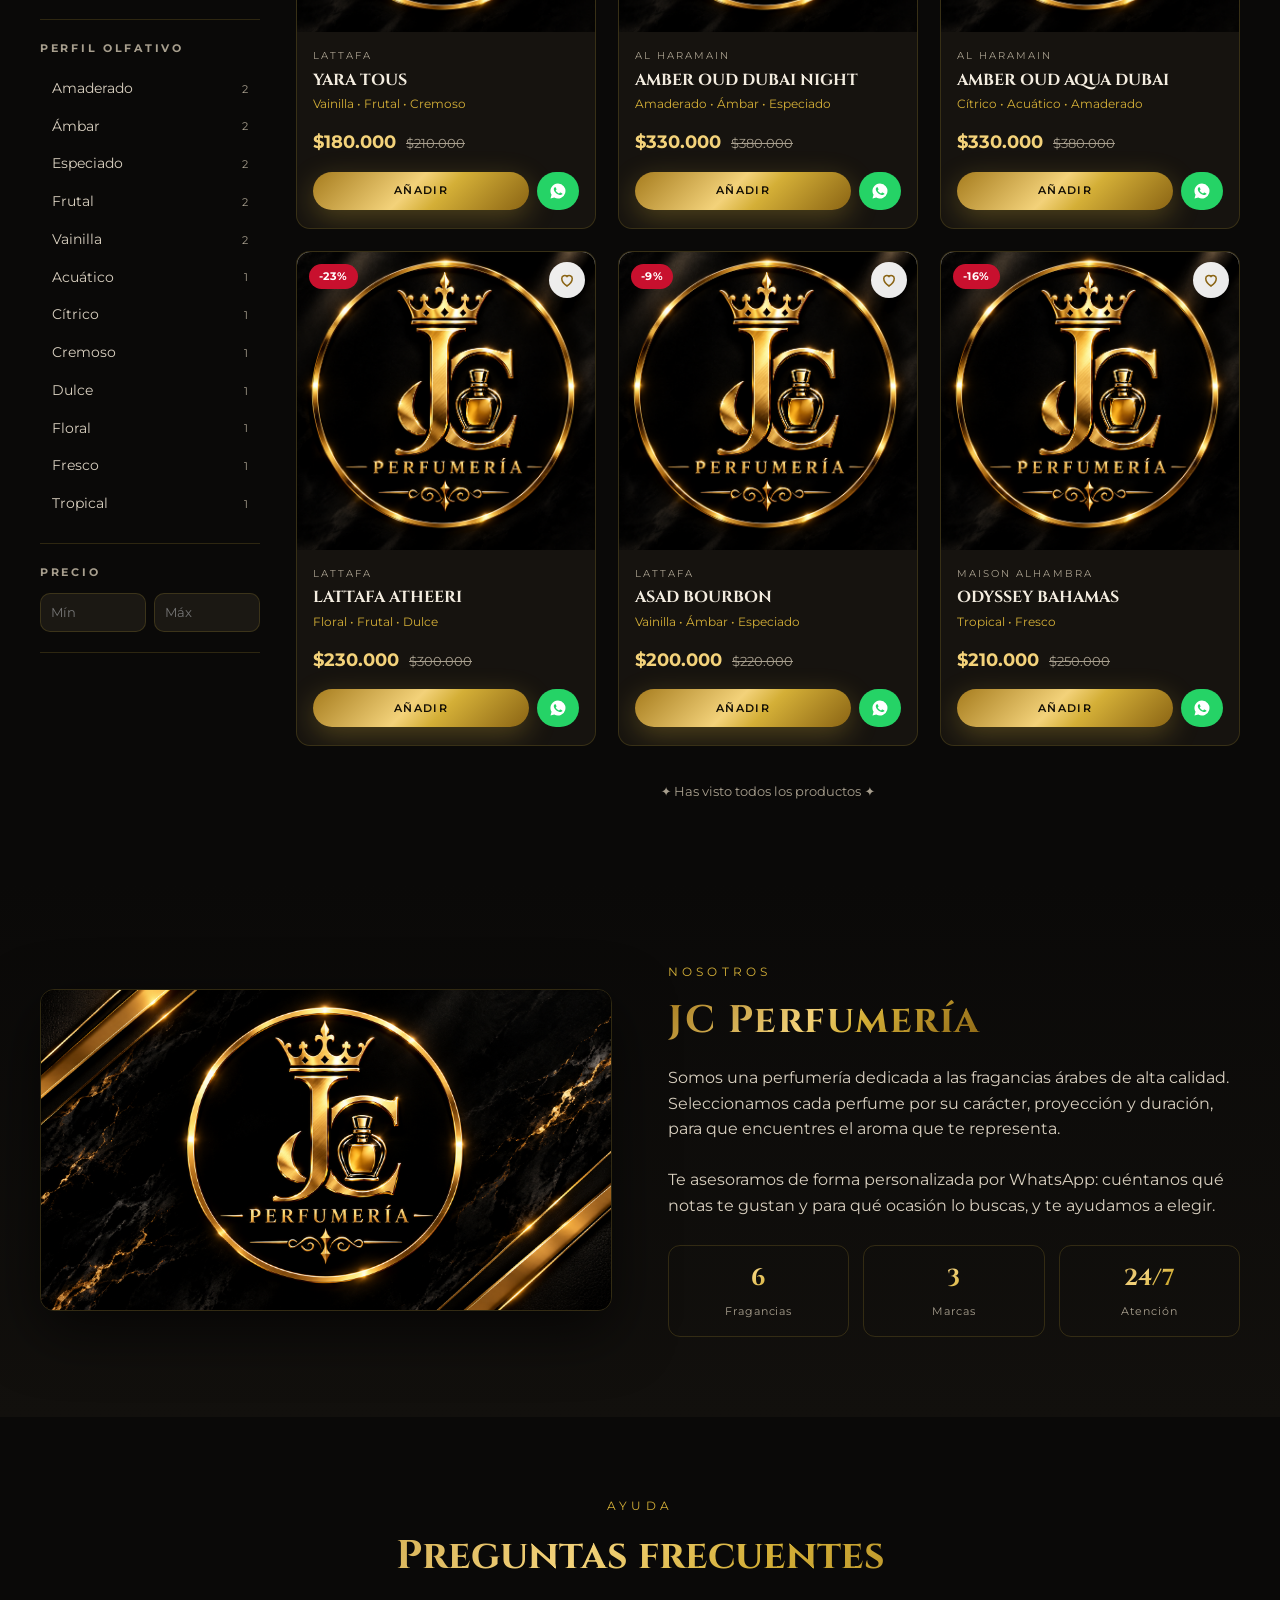
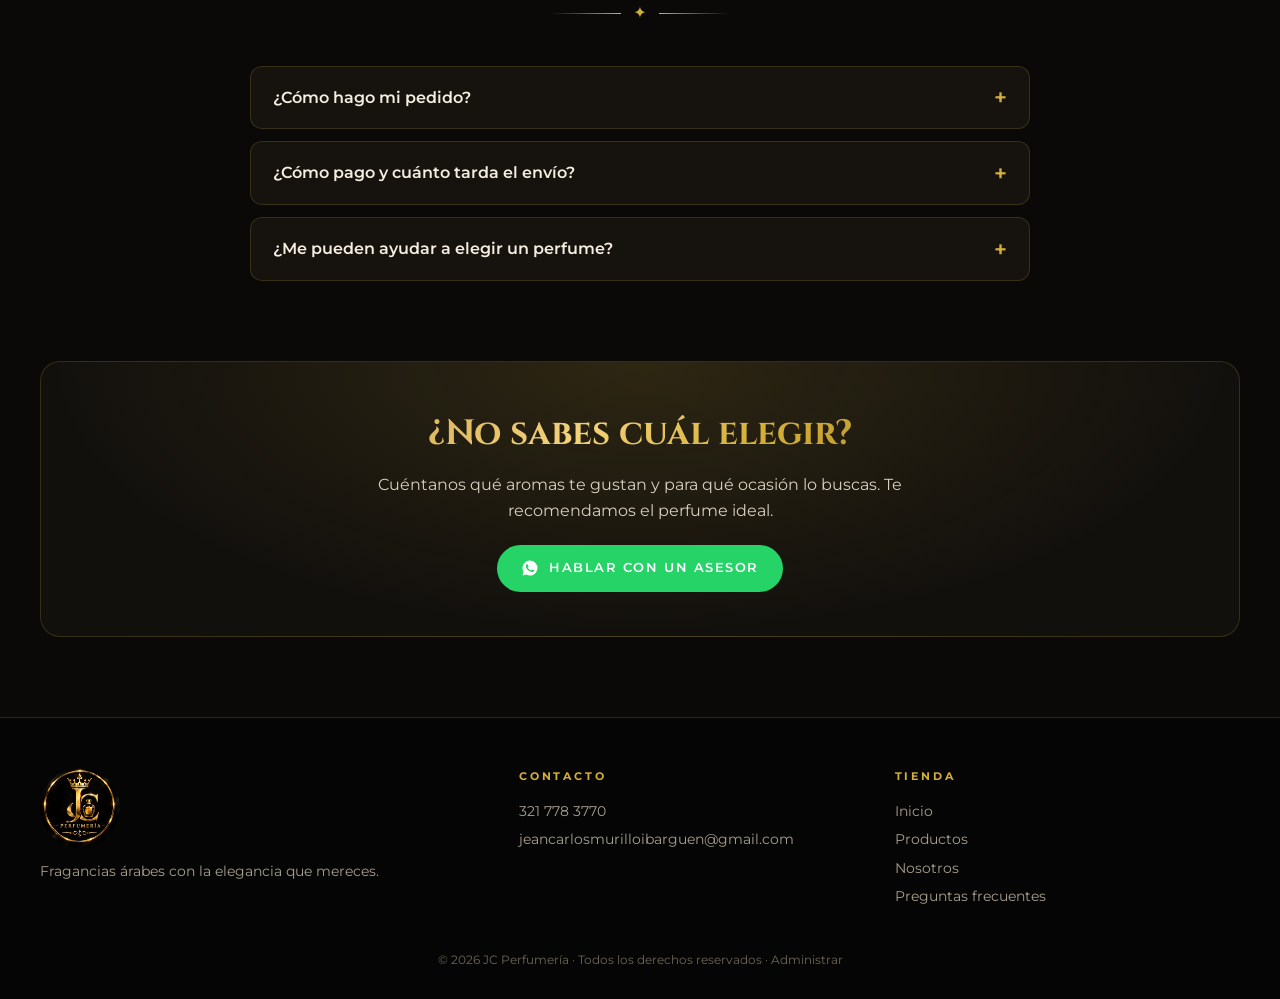
==== commit a1a3000a: "Adaptar tienda y panel de administrador para celular - Portada: video completo arriba y texto debajo" ====
--- a/index.html
+++ b/index.html
@@ -2,7 +2,7 @@
 <html lang="es">
 <head>
 <meta charset="UTF-8">
-<meta name="viewport" content="width=device-width, initial-scale=1.0">
+<meta name="viewport" content="width=device-width, initial-scale=1.0, viewport-fit=cover">
 <title>JC Perfumería | Tienda en línea</title>
 <meta name="description" content="JC Perfumería — fragancias árabes: Lattafa, Al Haramain, Maison Alhambra. Compra en línea y por WhatsApp.">
 <meta name="theme-color" content="#0a0908">
@@ -13,7 +13,7 @@
 <link rel="preconnect" href="https://fonts.googleapis.com">
 <link rel="preconnect" href="https://fonts.gstatic.com" crossorigin>
 <link href="https://fonts.googleapis.com/css2?family=Cinzel:wght@500;600;700&family=Montserrat:wght@300;400;500;600;700&display=swap" rel="stylesheet">
-<link rel="stylesheet" href="css/tienda.css?v=2">
+<link rel="stylesheet" href="css/tienda.css?v=5">
 </head>
 <body>
 
@@ -94,7 +94,11 @@
       </div>
 
       <div class="shop">
-        <aside class="filters" id="filters">
+        <aside class="filters" id="filters" aria-label="Filtros">
+          <div class="sheet-head">
+            <b class="serif gold-text">Filtros</b>
+            <button class="icon-btn" id="closeFilters" aria-label="Cerrar filtros">✕</button>
+          </div>
           <div class="group" id="viewGroup"></div>
           <div class="group" id="brandGroup"></div>
           <div class="group" id="famGroup"></div>
@@ -105,10 +109,23 @@
               <input id="pmax" type="number" inputmode="numeric" placeholder="Máx" min="0" step="10000">
             </div>
           </div>
+          <div class="sheet-foot">
+            <button class="btn btn-outline" id="sheetClear">Limpiar</button>
+            <button class="btn btn-gold" id="sheetApply">Ver productos</button>
+          </div>
         </aside>
 
         <div>
+          <label class="search search-mobile">
+            <svg width="16" height="16" viewBox="0 0 24 24" fill="none" stroke="currentColor" stroke-width="2"><circle cx="11" cy="11" r="7"/><path d="m20 20-3.5-3.5"/></svg>
+            <input id="q2" type="search" placeholder="Buscar perfume, marca, nota…" enterkeyhint="search">
+          </label>
+          <div class="quick" id="quick"></div>
           <div class="toolbar">
+            <button class="filter-btn" id="filterBtn">
+              <svg width="16" height="16" viewBox="0 0 24 24" fill="none" stroke="currentColor" stroke-width="2"><path d="M4 6h16M7 12h10M10 18h4"/></svg>
+              Filtros <span id="filterN"></span>
+            </button>
             <span class="count" id="count">Cargando…</span>
             <div class="toolbar-right">
               <button class="clear" id="clearFilters" hidden>Limpiar filtros</button>
@@ -201,7 +218,7 @@
       <a href="#preguntas">Preguntas frecuentes</a>
     </div>
   </div>
-  <p class="copy">© <span id="yr">2026</span> <span data-set="nombre">JC Perfumería</span> · Todos los derechos reservados</p>
+  <p class="copy">© <span id="yr">2026</span> <span data-set="nombre">JC Perfumería</span> · Todos los derechos reservados · <a href="admin.html" style="display:inline;color:inherit;font-size:inherit">Administrar</a></p>
 </footer>
 
 <button class="totop" id="totop" aria-label="Volver arriba">
@@ -245,6 +262,6 @@
   <symbol id="i-wa" viewBox="0 0 24 24"><path d="M12 2a10 10 0 0 0-8.6 15.1L2 22l5-1.3A10 10 0 1 0 12 2Zm5.3 14.2c-.2.6-1.3 1.2-1.8 1.2-.5.1-1 .2-3.3-.7-2.8-1.1-4.5-4-4.7-4.2-.1-.2-1.1-1.5-1.1-2.9s.7-2 1-2.3c.2-.3.5-.3.7-.3h.5c.2 0 .4 0 .6.5l.8 2c.1.2.1.4 0 .5l-.4.6-.4.4c-.1.2-.3.3-.1.6.2.3.8 1.3 1.7 2.1 1.1 1 2.1 1.3 2.4 1.5.3.1.5.1.6-.1l.9-1c.2-.3.4-.2.6-.1l2 .9c.3.2.5.2.5.4.1.1.1.7-.1 1.3Z"/></symbol>
 </svg>
 
-<script src="js/tienda.js?v=2"></script>
+<script src="js/tienda.js?v=5"></script>
 </body>
 </html>
--- a/css/tienda.css
+++ b/css/tienda.css
@@ -59,7 +59,7 @@
 .hero .poster{background:#000 url(../assets/banner.png) center/cover}
 .hero::after{content:"";position:absolute;inset:0;z-index:-1;background:
   linear-gradient(to top,var(--bg) 0%,rgba(10,9,8,.85) 16%,rgba(10,9,8,.25) 42%,rgba(0,0,0,0) 60%,rgba(0,0,0,.45) 100%)}
-.hero-inner{width:100%;text-align:center;padding-bottom:clamp(40px,7vh,80px)}
+.hero-inner{width:min(1200px,100% - 32px);margin-inline:auto;text-align:center;padding-bottom:clamp(40px,7vh,80px)}
 .hero h1{font-family:Cinzel,serif;font-size:clamp(1.9rem,4.4vw,3.6rem);line-height:1.1;margin:10px 0 12px;text-shadow:0 4px 30px rgba(0,0,0,.7)}
 .hero p{color:var(--soft);max-width:620px;margin-inline:auto;font-size:.98rem;text-shadow:0 2px 12px rgba(0,0,0,.8)}
 .hero-cta{display:flex;flex-wrap:wrap;gap:12px;justify-content:center;margin-top:24px}
@@ -210,6 +210,7 @@
 .qty span{min-width:28px;text-align:center}
 .modal .row{display:flex;gap:10px;flex-wrap:wrap;align-items:center;margin-top:6px}
 .modal .row .btn{flex:1}
+.modal .row .wa-buy{flex-basis:100%}
 .close{position:absolute;top:12px;right:12px;width:38px;height:38px;border-radius:50%;background:rgba(0,0,0,.65);color:#fff;display:grid;place-items:center;z-index:3;font-size:1.1rem}
 .mini-actions{display:flex;gap:16px;font-size:.78rem;color:var(--muted);margin-top:4px}
 .mini-actions button{display:inline-flex;gap:6px;align-items:center;color:var(--gold-2)}
@@ -241,7 +242,9 @@
 .checkout-form input,.checkout-form select,.checkout-form textarea{width:100%;background:var(--field);border:1px solid var(--line);border-radius:10px;padding:10px 12px;color:var(--text);font-size:.85rem;outline:0}
 .checkout-form input:focus,.checkout-form textarea:focus,.checkout-form select:focus{border-color:var(--gold)}
 .checkout-form select{border-radius:10px}
-.two{display:grid;grid-template-columns:1fr 1fr;gap:8px}
+.two{display:grid;grid-template-columns:minmax(0,1fr) minmax(0,1fr);gap:8px}
+.checkout-form{min-width:0}
+.checkout-form>*{min-width:0}
 
 .toast{position:fixed;left:50%;bottom:28px;transform:translate(-50%,30px);background:var(--field);border:1px solid var(--gold);color:var(--gold-2);padding:12px 22px;border-radius:999px;font-size:.85rem;z-index:100;opacity:0;transition:.3s;pointer-events:none;max-width:calc(100% - 32px);text-align:center}
 .toast.show{opacity:1;transform:translate(-50%,0)}
@@ -249,47 +252,131 @@
 .reveal{opacity:0;transform:translateY(24px);transition:.8s ease}
 .reveal.in{opacity:1;transform:none}
 
-/* ---------- Responsive ---------- */
+/* Elementos que solo existen en celular */
+.sheet-head,.sheet-foot,.search-mobile,.quick,.filter-btn{display:none}
+
+/* ---------- Responsive: tablet y celular ---------- */
 @media (max-width:980px){
-  .menu{display:none;position:absolute;top:var(--head);left:0;right:0;flex-direction:column;gap:0;background:#080706;border-bottom:1px solid var(--line)}
+  .menu{display:none;position:absolute;top:var(--head);left:0;right:0;flex-direction:column;gap:0;background:#080706;border-bottom:1px solid var(--line);max-height:calc(100dvh - var(--head) - var(--offset,0px));overflow:auto}
   .menu.open{display:flex}
-  .menu a{padding:15px 20px;border-top:1px solid var(--line)}
+  .menu a{padding:16px 20px;border-top:1px solid var(--line);font-size:.8rem}
   .burger{display:grid}
   .search{width:170px}
-  .shop{grid-template-columns:1fr}
-  .filters{display:flex;gap:10px;overflow-x:auto;padding-bottom:6px;scrollbar-width:thin}
-  .filters .group{border:0;padding:0;margin:0;display:flex;gap:6px;align-items:center}
-  .filters h4,.filters .price-group{display:none}
-  .chip{white-space:nowrap;border:1px solid var(--line);border-radius:999px;width:auto}
-  .about-grid{grid-template-columns:1fr}
+  .shop{grid-template-columns:1fr;gap:0}
+
+  /* Filtros: panel que sube desde abajo */
+  .filters{position:fixed;left:0;right:0;bottom:0;z-index:90;max-height:82dvh;overflow:auto;background:var(--bg-2);border-top:1px solid var(--line);border-radius:20px 20px 0 0;padding:0 18px calc(16px + env(safe-area-inset-bottom));transform:translateY(105%);transition:transform .35s;overscroll-behavior:contain}
+  .filters.show{transform:none}
+  .sheet-head{display:flex;justify-content:space-between;align-items:center;position:sticky;top:0;background:var(--bg-2);padding:16px 0 10px;z-index:1;font-size:1.1rem}
+  .sheet-foot{display:flex;gap:10px;position:sticky;bottom:calc(-16px - env(safe-area-inset-bottom));background:var(--bg-2);padding:12px 0 calc(4px + env(safe-area-inset-bottom))}
+  .sheet-foot .btn{flex:1}
+  .sheet-foot .btn-outline{flex:0 0 auto}
+  .filters #viewGroup{display:none}
+  .filters .group{display:flex;flex-wrap:wrap;gap:8px;padding-bottom:18px;margin-bottom:18px}
+  .filters h4{width:100%;margin-bottom:2px}
+  .chip{white-space:nowrap;border:1px solid var(--line);border-radius:999px;width:auto;padding:9px 14px}
+  .filters .price-range input{font-size:16px;padding:12px}
+
+  .quick{display:flex;gap:8px;overflow-x:auto;margin:0 -16px 14px;padding:0 16px 2px;scrollbar-width:none}
+  .quick::-webkit-scrollbar{display:none}
+  .quick .chip{flex:none}
+  .filter-btn{display:inline-flex;align-items:center;gap:8px;border:1px solid var(--line);border-radius:999px;padding:9px 16px;font-size:.84rem;color:var(--gold-2);background:var(--field)}
+  .filter-btn.on{border-color:var(--gold);background:rgba(212,175,55,.14)}
+  .toolbar .count{order:3;width:100%;font-size:.8rem}
+
+  .about-grid{grid-template-columns:1fr;gap:30px}
   .foot{grid-template-columns:1fr;text-align:center}
   .foot img{margin-inline:auto}
   .socials{justify-content:center}
   .modal-grid{grid-template-columns:1fr}
-  .modal .pic{min-height:260px;max-height:320px}
+  .modal .pic{min-height:260px;max-height:340px}
+  .related-row{grid-template-columns:repeat(2,1fr)}
   .perks{grid-template-columns:1fr 1fr}
-  .related-row{grid-template-columns:repeat(2,1fr)}
+  .search-mobile input,select,.checkout-form input,.checkout-form select,.checkout-form textarea{font-size:16px}
 }
+
 @media (max-width:600px){
-  :root{--head:66px}
-  .brand img{width:48px;height:48px}
-  .nav{gap:12px}
-  .search{display:none}
+  :root{--head:62px}
+  .announce{height:28px;font-size:.64rem}
+  body.has-announce{--offset:28px}
+  .brand img{width:44px;height:44px}
+  .nav{gap:8px}
+  .nav-right{gap:2px}
+  .nav-right>.search{display:none}
+
+  /* Portada: el video ocupa la parte de arriba y el texto queda debajo del logo */
+  .hero{min-height:600px}
+  .hero video,.hero .poster{height:74%;transform:none}
+  .hero::after{background:linear-gradient(to top,var(--bg) 0%,var(--bg) 26%,rgba(10,9,8,.6) 36%,rgba(0,0,0,0) 55%,rgba(0,0,0,.4) 100%)}
+  .hero-inner{padding-bottom:calc(92px + env(safe-area-inset-bottom))}
+  .hero .eyebrow{font-size:.62rem;letter-spacing:.25em}
+  .hero h1{font-size:clamp(1.7rem,8.4vw,2.2rem)}
   .hero p{font-size:.9rem}
-  .hero-cta .btn{padding:12px 18px;font-size:.72rem}
-  .hero-tools{right:12px;bottom:12px}
-  .grid{grid-template-columns:repeat(2,1fr);gap:12px}
-  .card .body{padding:12px}
-  .card h3{font-size:.84rem}
+  .hero-cta{gap:10px}
+  .hero-cta .btn{padding:13px 18px;font-size:.72rem;flex:1;max-width:190px}
+  .hero-tools{left:12px;right:auto;bottom:calc(20px + env(safe-area-inset-bottom))}
+  .scroll-cue{display:none}
+
+  .perks{grid-template-columns:1fr 1fr;gap:10px;padding-top:20px}
+  .perk{padding:12px;gap:10px;flex-direction:column;align-items:flex-start}
+  .perk svg{width:22px;height:22px}
+  .perk b{font-size:.78rem}
+  .perk span{font-size:.68rem;line-height:1.35}
+
+  section{padding:56px 0}
+  .sec-head{margin-bottom:26px}
+  .search-mobile{display:flex;width:100%;margin:0 0 12px;padding:12px 16px}
+
+  .grid{grid-template-columns:repeat(2,1fr);gap:10px}
+  .card:hover{transform:none}
+  .card .body{padding:10px 10px 12px;gap:3px}
+  .card .brandname{font-size:.58rem;letter-spacing:.14em}
+  .card h3{font-size:.8rem}
   .card .tags{display:none}
-  .card .actions .btn{font-size:.62rem;padding:10px 6px}
-  .card .actions .wa-mini{width:38px}
-  .price b{font-size:.98rem}
-  section{padding:60px 0}
-  .perks{grid-template-columns:1fr}
+  .card .actions{gap:6px}
+  .card .actions .btn{font-size:.62rem;padding:0 6px;height:40px;letter-spacing:.08em}
+  .card .actions .wa-mini{width:40px;height:40px}
+  .price{gap:6px;padding-top:4px}
+  .price b{font-size:.95rem}
+  .price s{font-size:.72rem}
+  .tagset{top:8px;left:8px;gap:4px}
+  .tag{font-size:.6rem;padding:3px 8px}
+  .fav{top:6px;right:6px;width:34px;height:34px}
+
   .stats{gap:8px}
-  .modal .info{padding:24px 20px}
-  .related{padding:0 20px 22px}
+  .stat{padding:12px 6px}
+  .stat b{font-size:1.2rem}
+  .faq summary{padding:16px 18px;font-size:.92rem}
+  .faq details p{padding:0 18px 18px;font-size:.9rem}
+  .cta-band{padding:34px 20px}
+
+  /* Detalle del producto a pantalla completa con barra de compra fija */
+  .modal{width:100%;max-height:none;height:auto;top:0;bottom:0;left:0;border-radius:0;border:0;transform:translateY(30px);padding-bottom:calc(84px + env(safe-area-inset-bottom))}
+  .modal.show{transform:none}
+  .modal .pic{min-height:0;height:46vh;max-height:none}
+  .modal .info{padding:20px 18px 8px}
+  .modal h3{font-size:1.4rem}
+  .buybar{position:fixed;left:0;right:0;bottom:0;z-index:4;background:rgba(18,16,13,.97);border-top:1px solid var(--line);padding:12px 14px calc(12px + env(safe-area-inset-bottom));backdrop-filter:blur(8px)}
+  .buybar .row{margin:0;flex-wrap:nowrap;gap:8px}
+  .buybar .btn{padding:0 12px;height:46px;font-size:.7rem}
+  .buybar .qty button{width:32px;height:44px}
+  .modal .row .wa-buy{flex:0 0 46px;padding:0}
+  .wa-buy span{display:none}
+  .related{padding:4px 18px 22px}
+  .close{position:fixed;top:12px;right:12px;width:42px;height:42px}
+
+  /* Carrito: todo se desliza junto para que el teclado no tape los campos */
+  .drawer{height:auto;top:0;bottom:0;overflow:auto;overscroll-behavior:contain}
+  .drawer-body{flex:none;overflow:visible;min-height:120px}
+  .drawer-head{position:sticky;top:0;background:var(--bg-2);z-index:2}
+  .drawer-foot{padding-bottom:calc(18px + env(safe-area-inset-bottom))}
+
+  .toast{top:calc(var(--offset,0px) + var(--head) + 10px);bottom:auto;transform:translate(-50%,-20px);font-size:.8rem}
+  .toast.show{transform:translate(-50%,0)}
+  .fab{width:54px;height:54px;right:16px;bottom:calc(16px + env(safe-area-inset-bottom))}
+  .fab svg{width:28px;height:28px}
+  .totop{right:22px;bottom:calc(82px + env(safe-area-inset-bottom))}
 }
 @media (max-height:720px) and (min-width:601px){.hero p{display:none}.hero h1{margin-bottom:0}}
+@media (hover:none){.card:hover{transform:none;box-shadow:none}.card:hover .img img{transform:none}}
 @media (prefers-reduced-motion:reduce){*{animation:none!important;transition:none!important}}
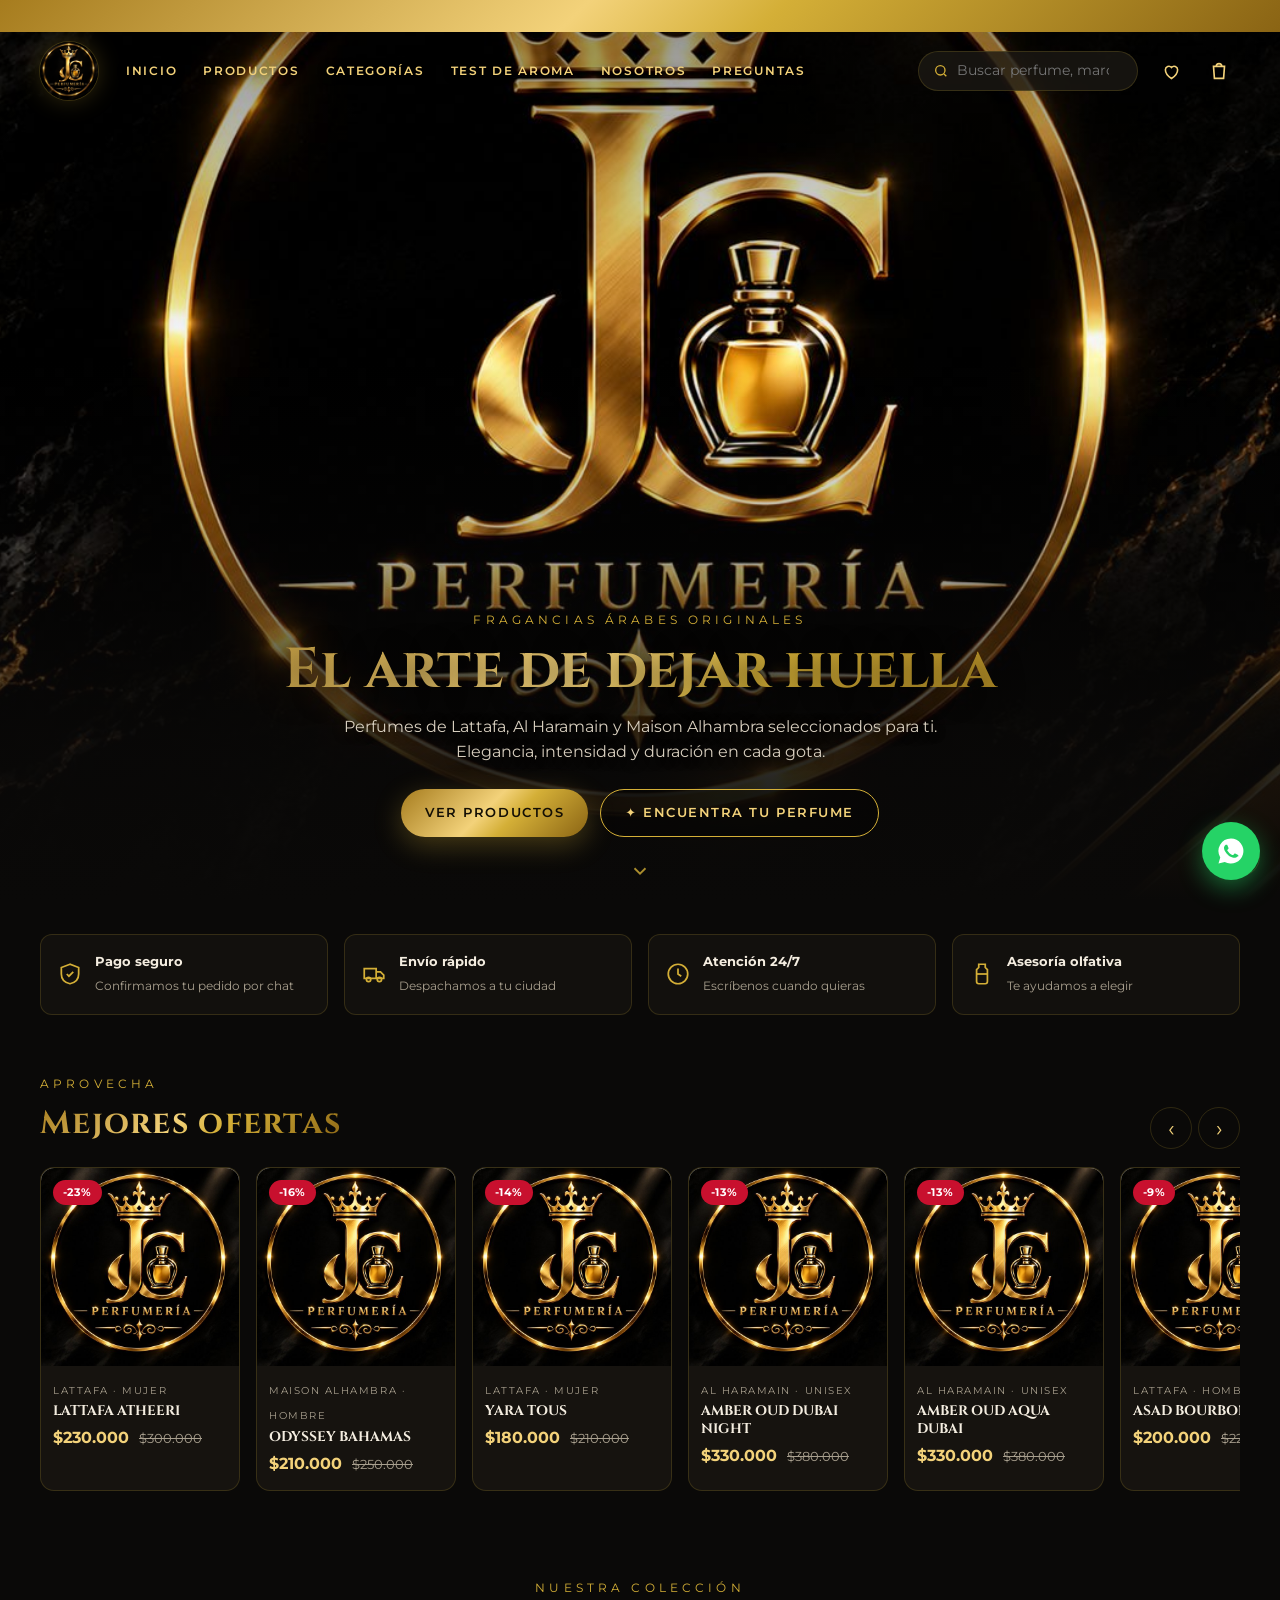
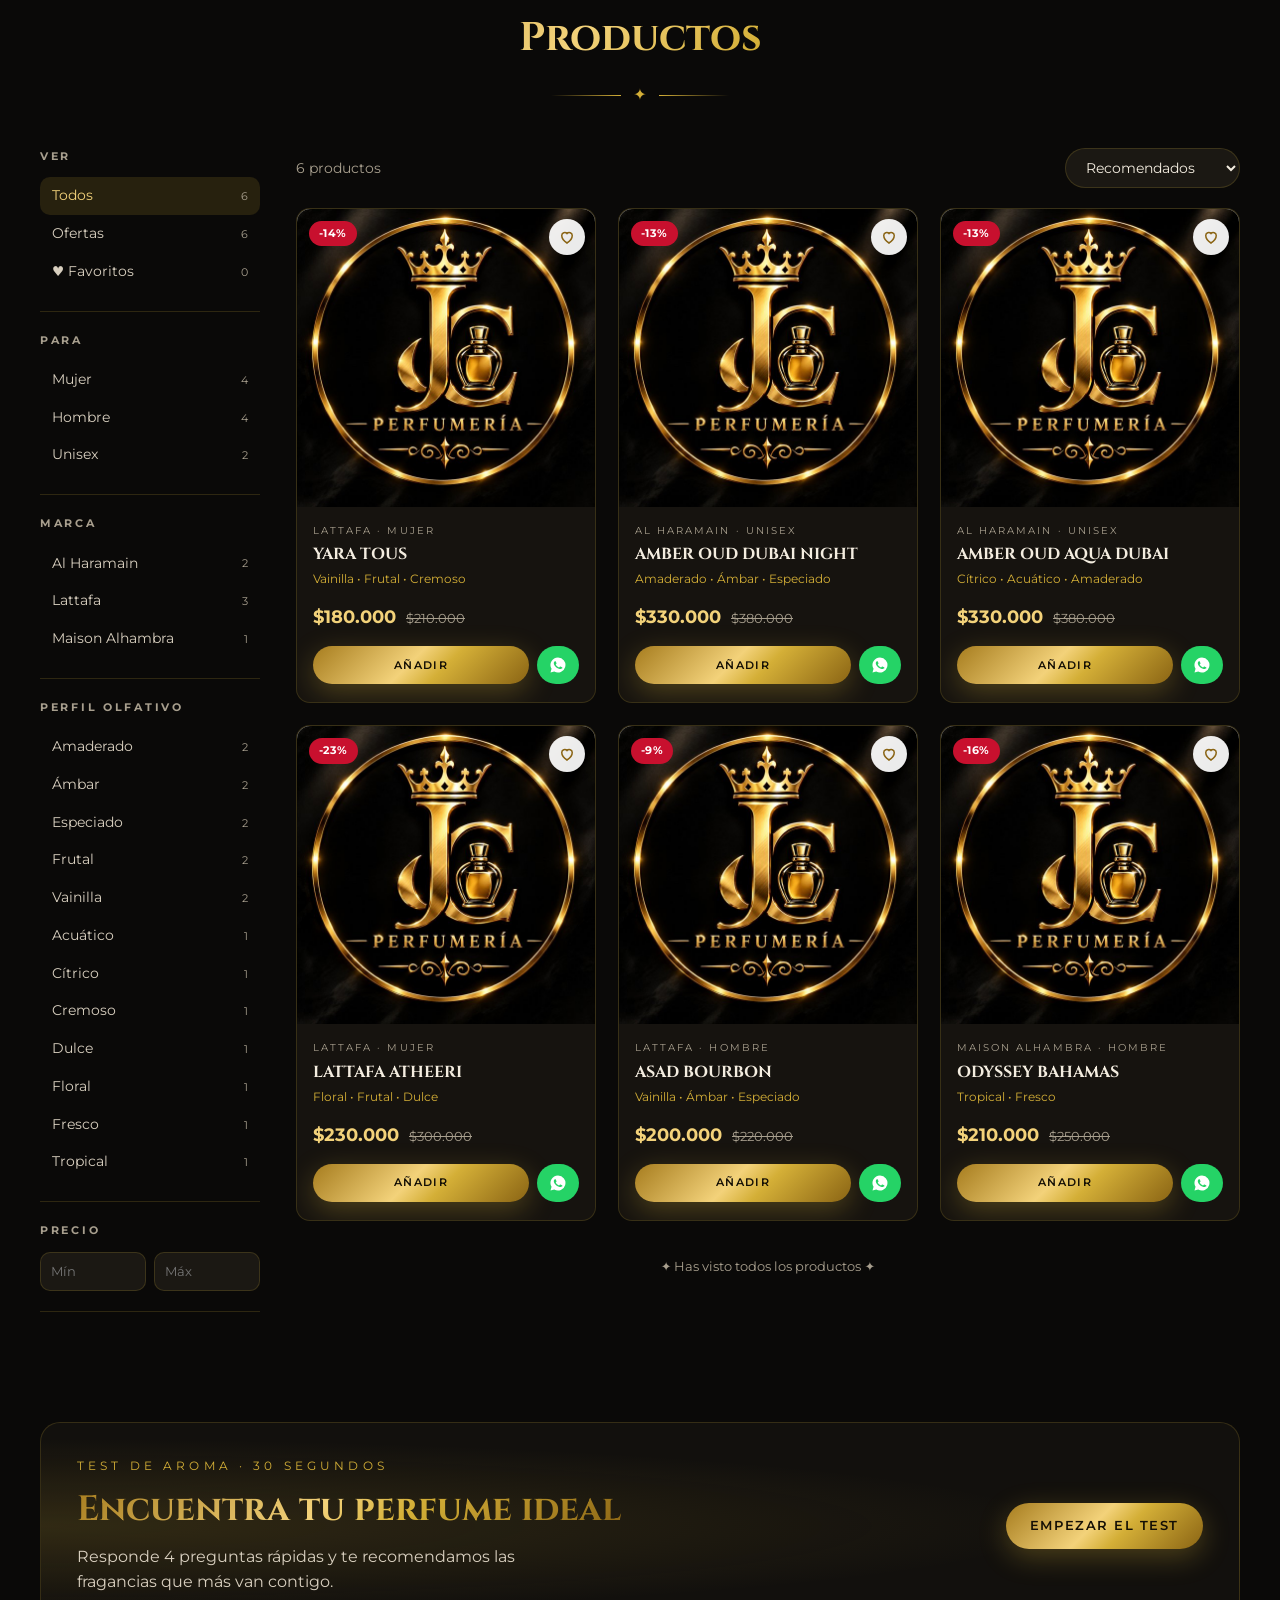
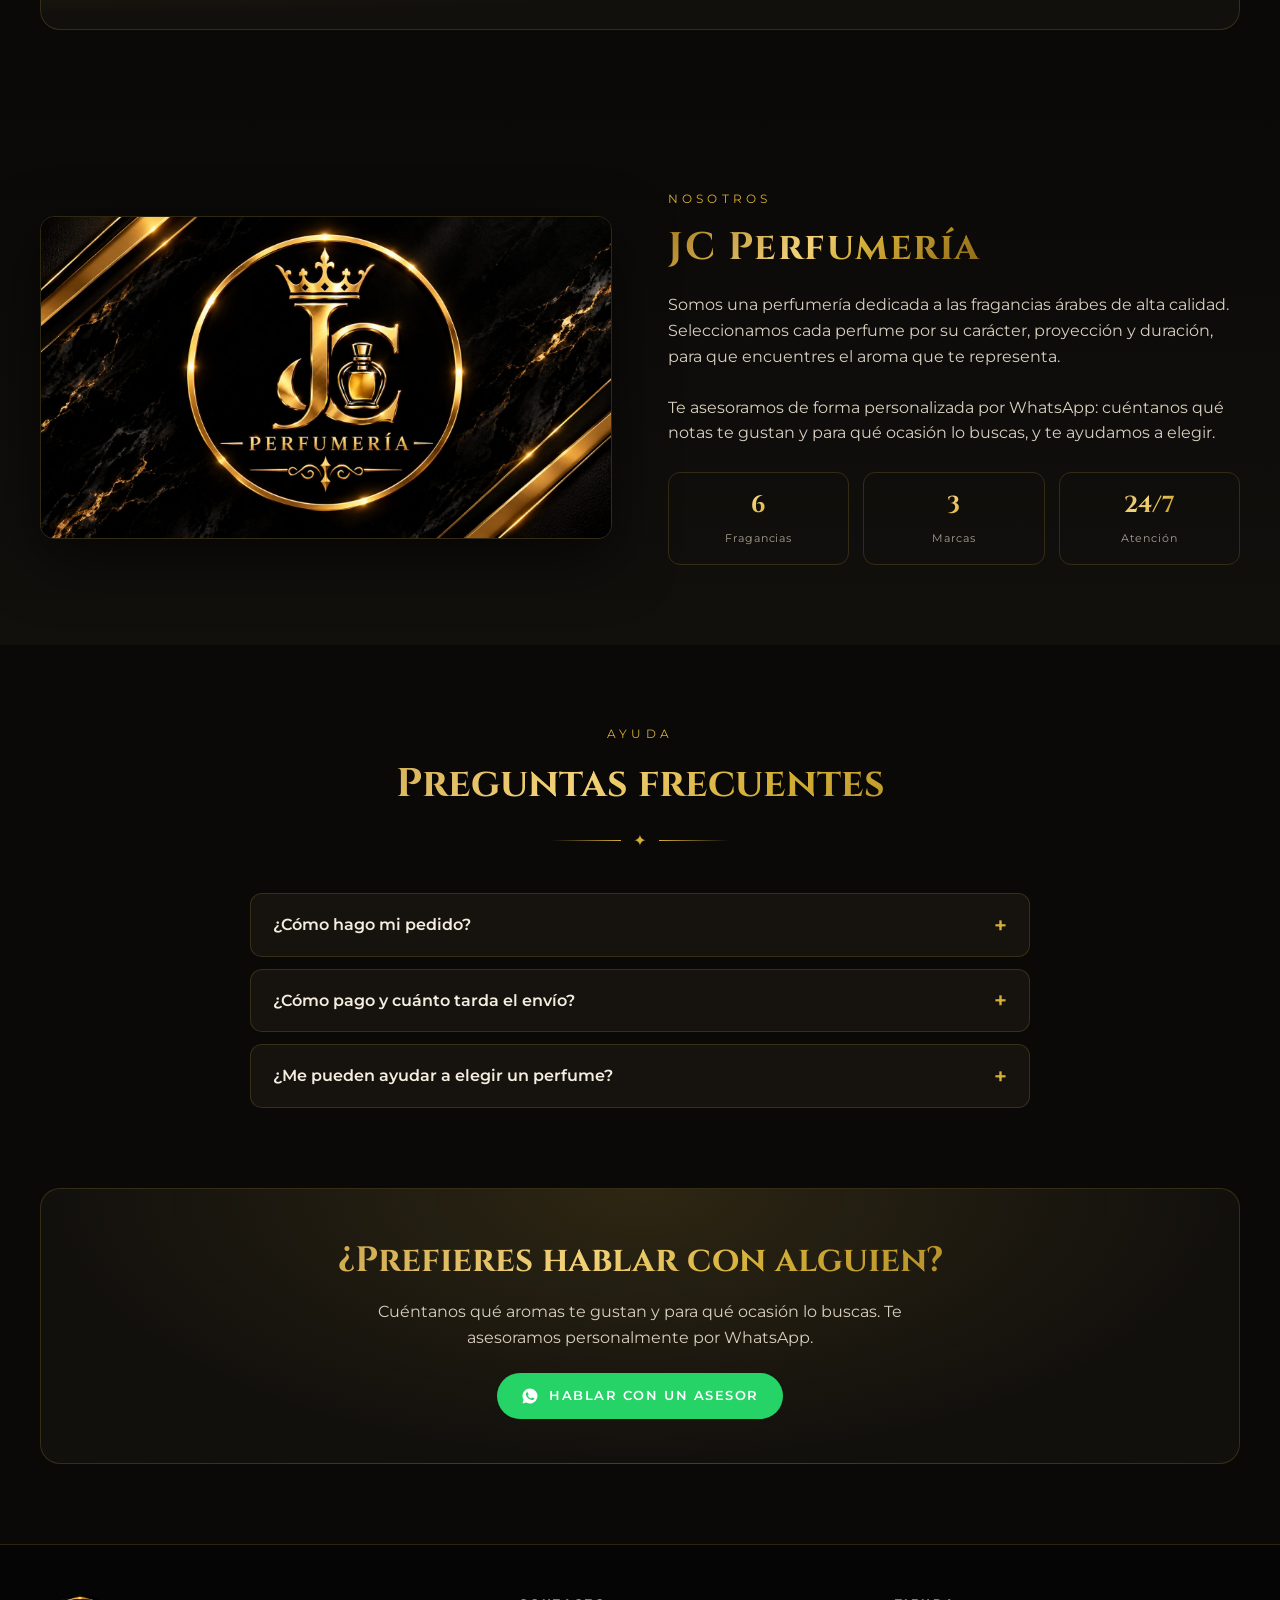
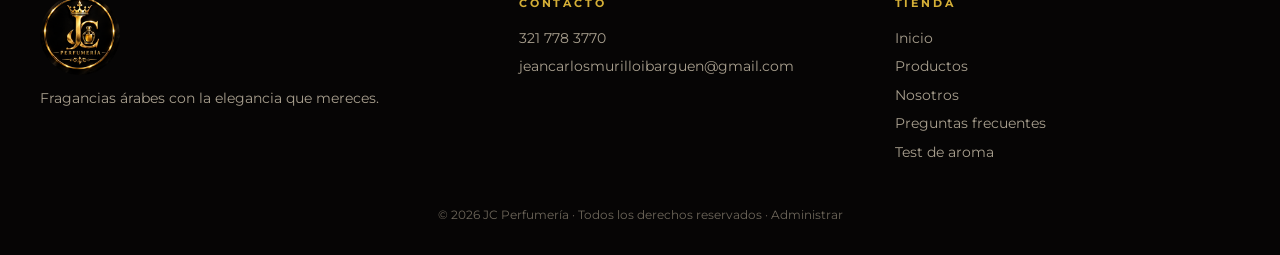
==== commit 87587847: "Nuevas funciones: test de aroma, cupones, galeria, genero, app instalable - Test "Encuentra tu perfu" ====
--- a/index.html
+++ b/index.html
@@ -6,14 +6,26 @@
 <title>JC Perfumería | Tienda en línea</title>
 <meta name="description" content="JC Perfumería — fragancias árabes: Lattafa, Al Haramain, Maison Alhambra. Compra en línea y por WhatsApp.">
 <meta name="theme-color" content="#0a0908">
+<link rel="canonical" href="https://wanna033.github.io/jc-perfumeria/">
+<meta property="og:type" content="website">
+<meta property="og:site_name" content="JC Perfumería">
+<meta property="og:url" content="https://wanna033.github.io/jc-perfumeria/">
 <meta property="og:title" content="JC Perfumería | Tienda en línea">
 <meta property="og:description" content="Fragancias árabes con la elegancia que mereces. Pide por WhatsApp.">
-<meta property="og:image" content="assets/banner.png">
-<link rel="icon" href="assets/logo.png">
+<meta property="og:image" content="https://wanna033.github.io/jc-perfumeria/assets/og.jpg">
+<meta property="og:image:width" content="1200">
+<meta property="og:image:height" content="675">
+<meta name="twitter:card" content="summary_large_image">
+<link rel="icon" href="assets/logo-128.png">
+<link rel="apple-touch-icon" href="assets/icon-192.png">
+<link rel="manifest" href="manifest.webmanifest">
+<meta name="apple-mobile-web-app-capable" content="yes">
+<meta name="apple-mobile-web-app-title" content="JC Perfumería">
+<link rel="preload" as="image" href="assets/banner.jpg">
 <link rel="preconnect" href="https://fonts.googleapis.com">
 <link rel="preconnect" href="https://fonts.gstatic.com" crossorigin>
 <link href="https://fonts.googleapis.com/css2?family=Cinzel:wght@500;600;700&family=Montserrat:wght@300;400;500;600;700&display=swap" rel="stylesheet">
-<link rel="stylesheet" href="css/tienda.css?v=5">
+<link rel="stylesheet" href="css/tienda.css?v=8">
 </head>
 <body>
 
@@ -21,13 +33,15 @@
 
 <header id="header">
   <div class="wrap nav">
-    <a href="#inicio" class="brand" aria-label="Inicio"><img src="assets/logo.png" alt="Logo JC Perfumería"></a>
+    <a href="#inicio" class="brand" aria-label="Inicio"><img src="assets/logo-128.png" alt="Logo JC Perfumería"></a>
     <nav class="menu" id="menu">
       <a href="#inicio">Inicio</a>
       <a href="#productos">Productos</a>
       <a href="#productos" id="goCats">Categorías</a>
+      <a href="#test" data-quiz>Test de aroma</a>
       <a href="#nosotros">Nosotros</a>
       <a href="#preguntas">Preguntas</a>
+      <a href="#" class="install-link" data-install hidden>Instalar app</a>
     </nav>
     <div class="nav-right">
       <label class="search">
@@ -53,17 +67,14 @@
   <!-- HERO: video a pantalla completa -->
   <section class="hero" id="inicio" style="padding:0">
     <div class="poster"></div>
-    <video id="heroVideo" src="assets/logo-animado.mp4" poster="assets/banner.png" autoplay muted loop playsinline preload="auto"></video>
+    <video id="heroVideo" src="assets/logo-animado.mp4" poster="assets/banner.jpg" autoplay muted loop playsinline preload="auto"></video>
     <div class="wrap hero-inner">
       <div class="eyebrow" data-set="heroEtiqueta">Fragancias árabes originales</div>
       <h1 class="gold-text" data-set="heroTitulo">El arte de dejar huella</h1>
       <p data-set="heroTexto">Perfumes de Lattafa, Al Haramain y Maison Alhambra seleccionados para ti.</p>
       <div class="hero-cta">
         <a href="#productos" class="btn btn-gold">Ver productos</a>
-        <a href="#" class="btn btn-outline" data-wa>
-          <svg width="16" height="16" viewBox="0 0 24 24" fill="currentColor"><use href="#i-wa"/></svg>
-          Asesoría
-        </a>
+        <button class="btn btn-outline" data-quiz>✦ Encuentra tu perfume</button>
       </div>
     </div>
     <div class="hero-tools">
@@ -83,6 +94,23 @@
     <div class="perk"><svg width="26" height="26" viewBox="0 0 24 24" fill="none" stroke="currentColor" stroke-width="1.6"><circle cx="12" cy="12" r="9"/><path d="M12 7v5l3 2"/></svg><div><b>Atención 24/7</b><span>Escríbenos cuando quieras</span></div></div>
     <div class="perk"><svg width="26" height="26" viewBox="0 0 24 24" fill="none" stroke="currentColor" stroke-width="1.6"><path d="M9 3h6v3l2 2v11a2 2 0 0 1-2 2H9a2 2 0 0 1-2-2V8l2-2V3Z"/><path d="M7 12h10"/></svg><div><b>Asesoría olfativa</b><span>Te ayudamos a elegir</span></div></div>
   </div>
+
+  <!-- DESTACADOS (carrusel) -->
+  <section id="destacados" class="rail-sec" hidden>
+    <div class="wrap">
+      <div class="rail-head">
+        <div>
+          <div class="eyebrow" id="railEyebrow">Selección de la casa</div>
+          <h2 class="serif gold-text" id="railTitle">Destacados</h2>
+        </div>
+        <div class="rail-nav">
+          <button class="icon-btn" data-rail="-1" aria-label="Anterior">‹</button>
+          <button class="icon-btn" data-rail="1" aria-label="Siguiente">›</button>
+        </div>
+      </div>
+      <div class="rail" id="rail"></div>
+    </div>
+  </section>
 
   <!-- PRODUCTOS -->
   <section id="productos">
@@ -100,6 +128,7 @@
             <button class="icon-btn" id="closeFilters" aria-label="Cerrar filtros">✕</button>
           </div>
           <div class="group" id="viewGroup"></div>
+          <div class="group" id="genGroup"></div>
           <div class="group" id="brandGroup"></div>
           <div class="group" id="famGroup"></div>
           <div class="group price-group">
@@ -145,13 +174,30 @@
           <p class="seen" id="seen" hidden>✦ Has visto todos los productos ✦</p>
         </div>
       </div>
+
+      <div id="recientes" class="recent" hidden>
+        <h4 class="eyebrow">Vistos recientemente</h4>
+        <div class="rail rail-sm" id="recentRail"></div>
+      </div>
+    </div>
+  </section>
+
+  <!-- TEST DE AROMA -->
+  <section id="test" style="padding-top:10px">
+    <div class="wrap quiz-band reveal">
+      <div class="quiz-band-text">
+        <div class="eyebrow">Test de aroma · 30 segundos</div>
+        <h2 class="gold-text">Encuentra tu perfume ideal</h2>
+        <p>Responde 4 preguntas rápidas y te recomendamos las fragancias que más van contigo.</p>
+      </div>
+      <button class="btn btn-gold" data-quiz>Empezar el test</button>
     </div>
   </section>
 
   <!-- NOSOTROS -->
   <section class="about" id="nosotros">
     <div class="wrap about-grid">
-      <div class="about-media reveal"><img src="assets/banner.png" alt="JC Perfumería" loading="lazy"></div>
+      <div class="about-media reveal"><img src="assets/banner.jpg" alt="JC Perfumería" loading="lazy"></div>
       <div class="about-text reveal">
         <div class="eyebrow">Nosotros</div>
         <h2 class="serif" style="font-size:clamp(1.7rem,3.4vw,2.4rem);margin-top:8px"><span class="gold-text" data-set="nombre">JC Perfumería</span></h2>
@@ -191,8 +237,8 @@
 
   <section style="padding-top:0">
     <div class="wrap cta-band reveal">
-      <h2 class="gold-text">¿No sabes cuál elegir?</h2>
-      <p>Cuéntanos qué aromas te gustan y para qué ocasión lo buscas. Te recomendamos el perfume ideal.</p>
+      <h2 class="gold-text">¿Prefieres hablar con alguien?</h2>
+      <p>Cuéntanos qué aromas te gustan y para qué ocasión lo buscas. Te asesoramos personalmente por WhatsApp.</p>
       <a href="#" class="btn btn-wa" data-wa><svg width="18" height="18" viewBox="0 0 24 24" fill="currentColor"><use href="#i-wa"/></svg> Hablar con un asesor</a>
     </div>
   </section>
@@ -201,7 +247,7 @@
 <footer>
   <div class="wrap foot">
     <div>
-      <img src="assets/logo.png" alt="JC Perfumería">
+      <img src="assets/logo-128.png" alt="JC Perfumería">
       <p>Fragancias árabes con la elegancia que mereces.</p>
       <div class="socials" id="socials"></div>
     </div>
@@ -216,6 +262,8 @@
       <a href="#productos">Productos</a>
       <a href="#nosotros">Nosotros</a>
       <a href="#preguntas">Preguntas frecuentes</a>
+      <a href="#test" data-quiz>Test de aroma</a>
+      <a href="#" data-install hidden>📲 Instalar como app</a>
     </div>
   </div>
   <p class="copy">© <span id="yr">2026</span> <span data-set="nombre">JC Perfumería</span> · Todos los derechos reservados · <a href="admin.html" style="display:inline;color:inherit;font-size:inherit">Administrar</a></p>
@@ -239,6 +287,13 @@
   <div class="drawer-body" id="cartBody"></div>
   <div class="drawer-foot" id="cartFoot">
     <div class="ship" id="ship" hidden></div>
+    <form class="coupon" id="couponForm" hidden>
+      <input id="couponInput" placeholder="¿Tienes un cupón?" autocomplete="off" autocapitalize="characters">
+      <button class="btn btn-outline" type="submit">Aplicar</button>
+    </form>
+    <div class="coupon-ok" id="couponOk" hidden></div>
+    <div class="subtotal" id="subtotalRow" hidden><span>Subtotal</span><span id="cartSubtotal"></span></div>
+    <div class="subtotal discount" id="discountRow" hidden><span id="discountLabel">Descuento</span><span id="cartDiscount"></span></div>
     <div class="total"><span>Total</span><b id="cartTotal">$0</b></div>
     <form class="checkout-form" id="checkoutForm">
       <input name="nombre" placeholder="Tu nombre" autocomplete="name" required>
@@ -256,12 +311,28 @@
   </div>
 </aside>
 
+<!-- Test de aroma -->
+<div class="modal quiz" id="quiz" role="dialog" aria-modal="true" aria-labelledby="quizTitle">
+  <button class="close" id="quizClose" aria-label="Cerrar">✕</button>
+  <div class="quiz-inner">
+    <div class="quiz-top">
+      <img src="assets/logo-128.png" alt="" width="54" height="54">
+      <div>
+        <div class="eyebrow">Test de aroma</div>
+        <h3 class="gold-text" id="quizTitle">Encuentra tu perfume</h3>
+      </div>
+    </div>
+    <div class="quiz-progress"><i id="quizBar"></i></div>
+    <div id="quizBody"></div>
+  </div>
+</div>
+
 <div class="toast" id="toast"></div>
 
 <svg width="0" height="0" style="position:absolute" aria-hidden="true">
   <symbol id="i-wa" viewBox="0 0 24 24"><path d="M12 2a10 10 0 0 0-8.6 15.1L2 22l5-1.3A10 10 0 1 0 12 2Zm5.3 14.2c-.2.6-1.3 1.2-1.8 1.2-.5.1-1 .2-3.3-.7-2.8-1.1-4.5-4-4.7-4.2-.1-.2-1.1-1.5-1.1-2.9s.7-2 1-2.3c.2-.3.5-.3.7-.3h.5c.2 0 .4 0 .6.5l.8 2c.1.2.1.4 0 .5l-.4.6-.4.4c-.1.2-.3.3-.1.6.2.3.8 1.3 1.7 2.1 1.1 1 2.1 1.3 2.4 1.5.3.1.5.1.6-.1l.9-1c.2-.3.4-.2.6-.1l2 .9c.3.2.5.2.5.4.1.1.1.7-.1 1.3Z"/></symbol>
 </svg>
 
-<script src="js/tienda.js?v=5"></script>
+<script src="js/tienda.js?v=8"></script>
 </body>
 </html>
--- a/css/tienda.css
+++ b/css/tienda.css
@@ -56,7 +56,7 @@
 /* ---------- Hero con video ---------- */
 .hero{position:relative;height:100vh;height:100svh;min-height:560px;overflow:hidden;isolation:isolate;display:flex;align-items:flex-end}
 .hero video,.hero .poster{position:absolute;inset:0;width:100%;height:100%;object-fit:cover;z-index:-2;transform:translateY(-10%) scale(1.22);transform-origin:center}
-.hero .poster{background:#000 url(../assets/banner.png) center/cover}
+.hero .poster{background:#000 url(../assets/banner.jpg) center/cover}
 .hero::after{content:"";position:absolute;inset:0;z-index:-1;background:
   linear-gradient(to top,var(--bg) 0%,rgba(10,9,8,.85) 16%,rgba(10,9,8,.25) 42%,rgba(0,0,0,0) 60%,rgba(0,0,0,.45) 100%)}
 .hero-inner{width:min(1200px,100% - 32px);margin-inline:auto;text-align:center;padding-bottom:clamp(40px,7vh,80px)}
@@ -252,6 +252,115 @@
 .reveal{opacity:0;transform:translateY(24px);transition:.8s ease}
 .reveal.in{opacity:1;transform:none}
 
+
+/* ---------- Segunda foto al pasar el mouse ---------- */
+.card .img.has-alt .alt{position:absolute;inset:0;opacity:0;transition:opacity .45s}
+@media (hover:hover){.card:hover .img.has-alt .alt{opacity:1}}
+
+/* ---------- Carruseles (destacados / vistos) ---------- */
+.rail-sec{padding:50px 0 0}
+.rail-head{display:flex;justify-content:space-between;align-items:flex-end;margin-bottom:18px;gap:12px}
+.rail-head h2{font-size:clamp(1.4rem,3vw,2rem);margin-top:4px}
+.rail-nav{display:flex;gap:6px}
+.rail-nav .icon-btn{border:1px solid var(--line);font-size:1.4rem;line-height:1}
+.rail{display:grid;grid-auto-flow:column;grid-auto-columns:minmax(200px,230px);gap:16px;overflow-x:auto;scroll-snap-type:x mandatory;padding-bottom:8px;scrollbar-width:none}
+.rail::-webkit-scrollbar{display:none}
+.rail-sm{grid-auto-columns:minmax(150px,170px);gap:12px}
+.mini{scroll-snap-align:start;background:var(--card);border:1px solid var(--line);border-radius:var(--radius);overflow:hidden;cursor:pointer;transition:.25s;position:relative}
+.mini:hover{border-color:rgba(212,175,55,.5);transform:translateY(-4px)}
+.mini-img{aspect-ratio:1;background:#f7f3ea;position:relative}
+.mini-img img{width:100%;height:100%;object-fit:contain}
+.mini-body{padding:10px 12px 14px}
+.mini h3{font-family:Cinzel,serif;font-size:.86rem;line-height:1.3;margin:2px 0 4px}
+.mini .brandname{font-size:.6rem;letter-spacing:.16em;text-transform:uppercase;color:var(--muted)}
+.mini .price{padding-top:0}
+.mini .price b{font-size:1rem}
+.rail-sm .tagset{display:none}
+.recent{margin-top:50px}
+.recent .eyebrow{margin-bottom:14px}
+
+/* ---------- Banda del test ---------- */
+.quiz-band{display:flex;align-items:center;justify-content:space-between;gap:24px;border:1px solid var(--line);border-radius:20px;padding:34px 36px;background:
+  radial-gradient(ellipse at left,rgba(212,175,55,.16),transparent 60%),var(--bg-2)}
+.quiz-band h2{font-family:Cinzel,serif;font-size:clamp(1.5rem,3vw,2.2rem);margin:6px 0}
+.quiz-band p{color:var(--soft);max-width:520px}
+
+/* ---------- Modal del test ---------- */
+.modal.quiz{width:min(640px,calc(100% - 32px))}
+.quiz-inner{padding:28px 30px 30px}
+.quiz-top{display:flex;gap:14px;align-items:center;margin-bottom:18px}
+.quiz-top img{border-radius:50%}
+.quiz-top h3{font-family:Cinzel,serif;font-size:1.4rem}
+.quiz-progress{height:4px;background:var(--field);border-radius:999px;overflow:hidden;margin-bottom:22px}
+.quiz-progress i{display:block;height:100%;width:0;background:var(--grad-gold);transition:width .35s}
+.quiz-count{color:var(--muted);font-size:.74rem;letter-spacing:.1em;text-transform:uppercase}
+.quiz-step h4{font-family:Cinzel,serif;font-size:1.3rem;margin:6px 0 4px}
+.quiz-hint{color:var(--muted);font-size:.84rem;margin-bottom:6px}
+.quiz-opts{display:grid;grid-template-columns:repeat(auto-fill,minmax(170px,1fr));gap:10px;margin-top:14px}
+.qopt{display:flex;align-items:center;gap:12px;padding:15px 16px;border:1px solid var(--line);border-radius:14px;background:var(--card);text-align:left;font-size:.92rem;transition:.2s}
+.qopt:hover{border-color:rgba(212,175,55,.6)}
+.qopt.on{border-color:var(--gold);background:rgba(212,175,55,.14);color:var(--gold-2)}
+.qi{font-size:1.3rem;width:28px;text-align:center;flex:none}
+.quiz-actions{display:flex;justify-content:space-between;gap:10px;margin-top:22px}
+.quiz-results{display:flex;flex-direction:column;gap:12px;margin-top:14px}
+.qres{display:grid;grid-template-columns:96px 1fr;gap:14px;border:1px solid var(--line);border-radius:14px;padding:10px;background:var(--card)}
+.qres:first-child{border-color:var(--gold)}
+.qres-img{background:#f7f3ea;border-radius:10px;overflow:hidden;cursor:pointer;aspect-ratio:1}
+.qres-img img{width:100%;height:100%;object-fit:contain}
+.qres-body{display:flex;flex-direction:column;gap:2px;min-width:0}
+.qres-body b[data-open]{font-family:Cinzel,serif;cursor:pointer}
+.qres-body small{color:var(--muted);font-size:.74rem;line-height:1.35;overflow-wrap:anywhere}
+.qres-body .why{color:var(--gold)}
+.best{align-self:flex-start;font-size:.64rem;font-weight:700;letter-spacing:.08em;background:var(--grad-gold);color:#140f05;padding:2px 8px;border-radius:999px;margin-bottom:2px}
+.qres .price{padding-top:2px}
+.qres-actions{display:flex;gap:6px;margin-top:6px}
+.btn-xs{padding:8px 14px;font-size:.64rem}
+
+/* ---------- Galería del producto ---------- */
+.gallery{position:absolute;inset:0;display:flex;overflow-x:auto;scroll-snap-type:x mandatory;scrollbar-width:none}
+.gallery::-webkit-scrollbar{display:none}
+.slide{flex:0 0 100%;scroll-snap-align:center;position:relative;overflow:hidden}
+.modal .slide img{position:absolute;inset:0;width:100%;height:100%;object-fit:contain}
+.modal .pic{overflow:hidden}
+.gal-nav{position:absolute;top:50%;transform:translateY(-50%);width:36px;height:36px;border-radius:50%;background:rgba(0,0,0,.55);color:#fff;font-size:1.3rem;z-index:3;display:grid;place-items:center}
+.gal-nav.prev{left:10px}.gal-nav.next{right:10px}
+.dots{position:absolute;bottom:12px;left:0;right:0;display:flex;justify-content:center;gap:6px;z-index:3}
+.dots i{width:7px;height:7px;border-radius:50%;background:rgba(0,0,0,.25);transition:.2s}
+.dots i.on{background:var(--gold);width:18px;border-radius:999px}
+.thumbs{display:flex;gap:8px;flex-wrap:wrap}
+.thumbs button{width:54px;height:54px;border-radius:10px;overflow:hidden;background:#f7f3ea;border:2px solid transparent;opacity:.7}
+.thumbs button.on{border-color:var(--gold);opacity:1}
+.thumbs img{width:100%;height:100%;object-fit:contain}
+
+/* ---------- Cupón en el carrito ---------- */
+.coupon{display:flex;gap:8px}
+.coupon input{flex:1;min-width:0;background:var(--field);border:1px solid var(--line);border-radius:10px;padding:10px 12px;color:var(--text);font-size:.85rem;outline:0;text-transform:uppercase}
+.coupon input:focus{border-color:var(--gold)}
+.coupon .btn{padding:0 16px;font-size:.66rem}
+.coupon-ok{font-size:.8rem;color:#7bd88f}
+.coupon-ok .rm{margin-left:6px}
+.subtotal{display:flex;justify-content:space-between;font-size:.86rem;color:var(--soft)}
+.subtotal.discount{color:#7bd88f}
+
+@media (max-width:980px){
+  .coupon input{font-size:16px}
+  .quiz-band{flex-direction:column;text-align:center;padding:30px 22px}
+  .quiz-band p{margin-inline:auto}
+}
+@media (max-width:600px){
+  .rail-sec{padding-top:36px}
+  .rail-nav{display:none}
+  .rail{grid-auto-columns:62%;gap:12px;margin:0 -16px;padding:0 16px 6px;scroll-padding:0 16px}
+  .rail-sm{grid-auto-columns:42%}
+  .modal.quiz{width:100%;padding-bottom:0}
+  .quiz-inner{padding:20px 18px calc(24px + env(safe-area-inset-bottom))}
+  .quiz-opts{grid-template-columns:1fr}
+  .qopt{padding:16px}
+  .qres{grid-template-columns:84px 1fr}
+  .quiz-actions .btn{flex:1}
+  .thumbs{display:none}
+  .gal-nav{display:none}
+}
 /* Elementos que solo existen en celular */
 .sheet-head,.sheet-foot,.search-mobile,.quick,.filter-btn{display:none}
 
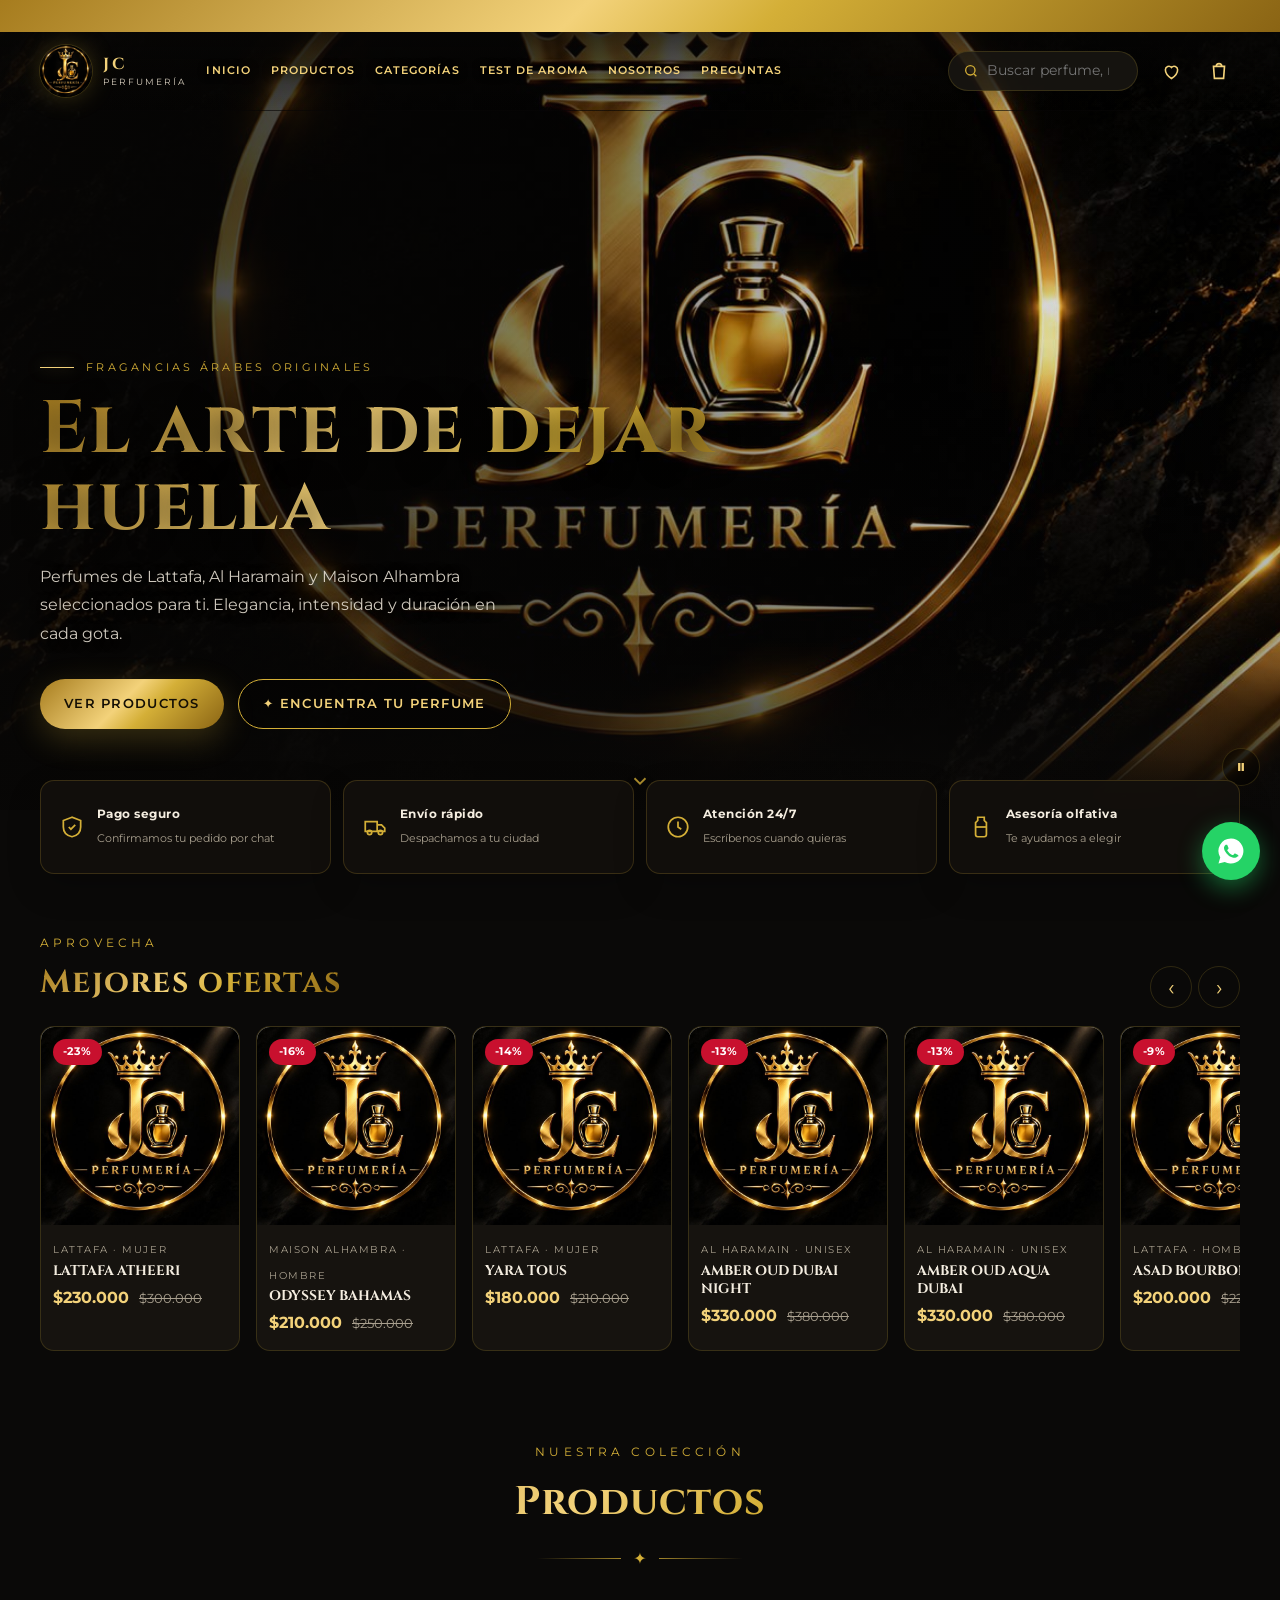
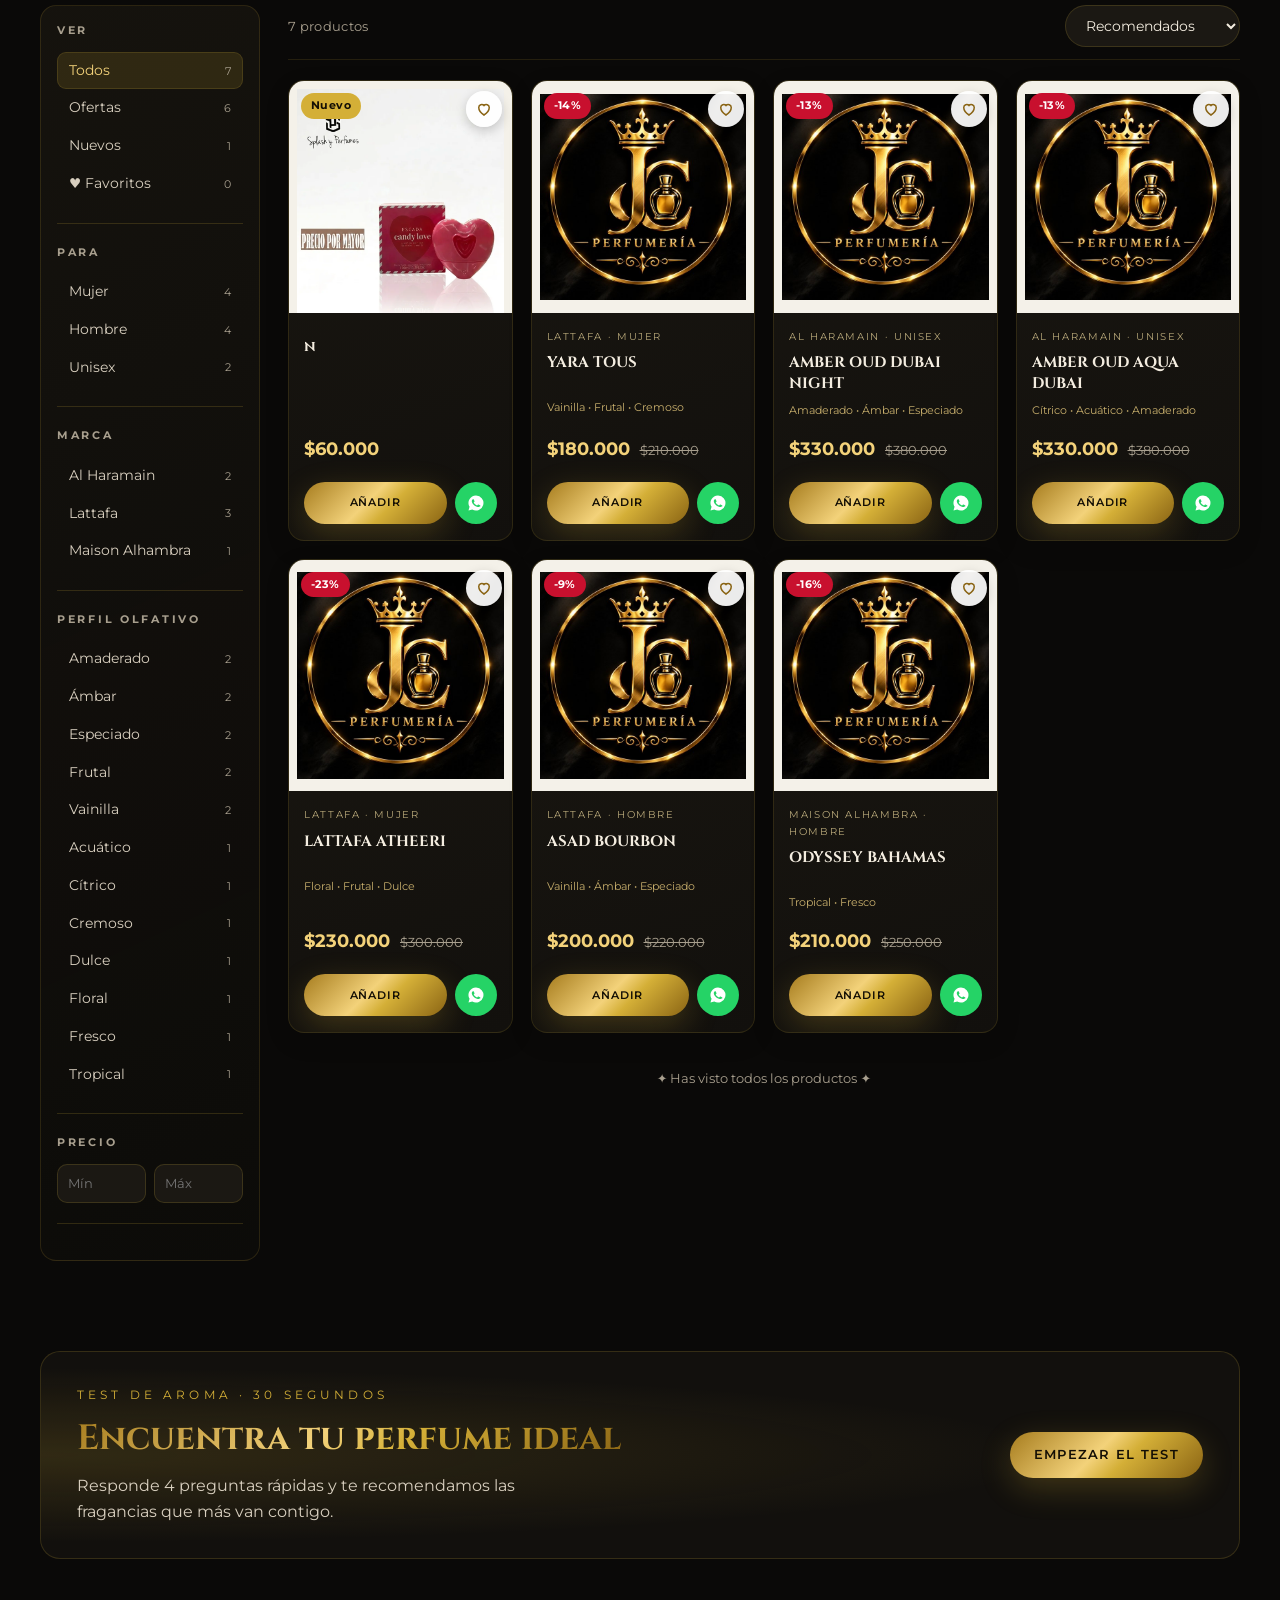
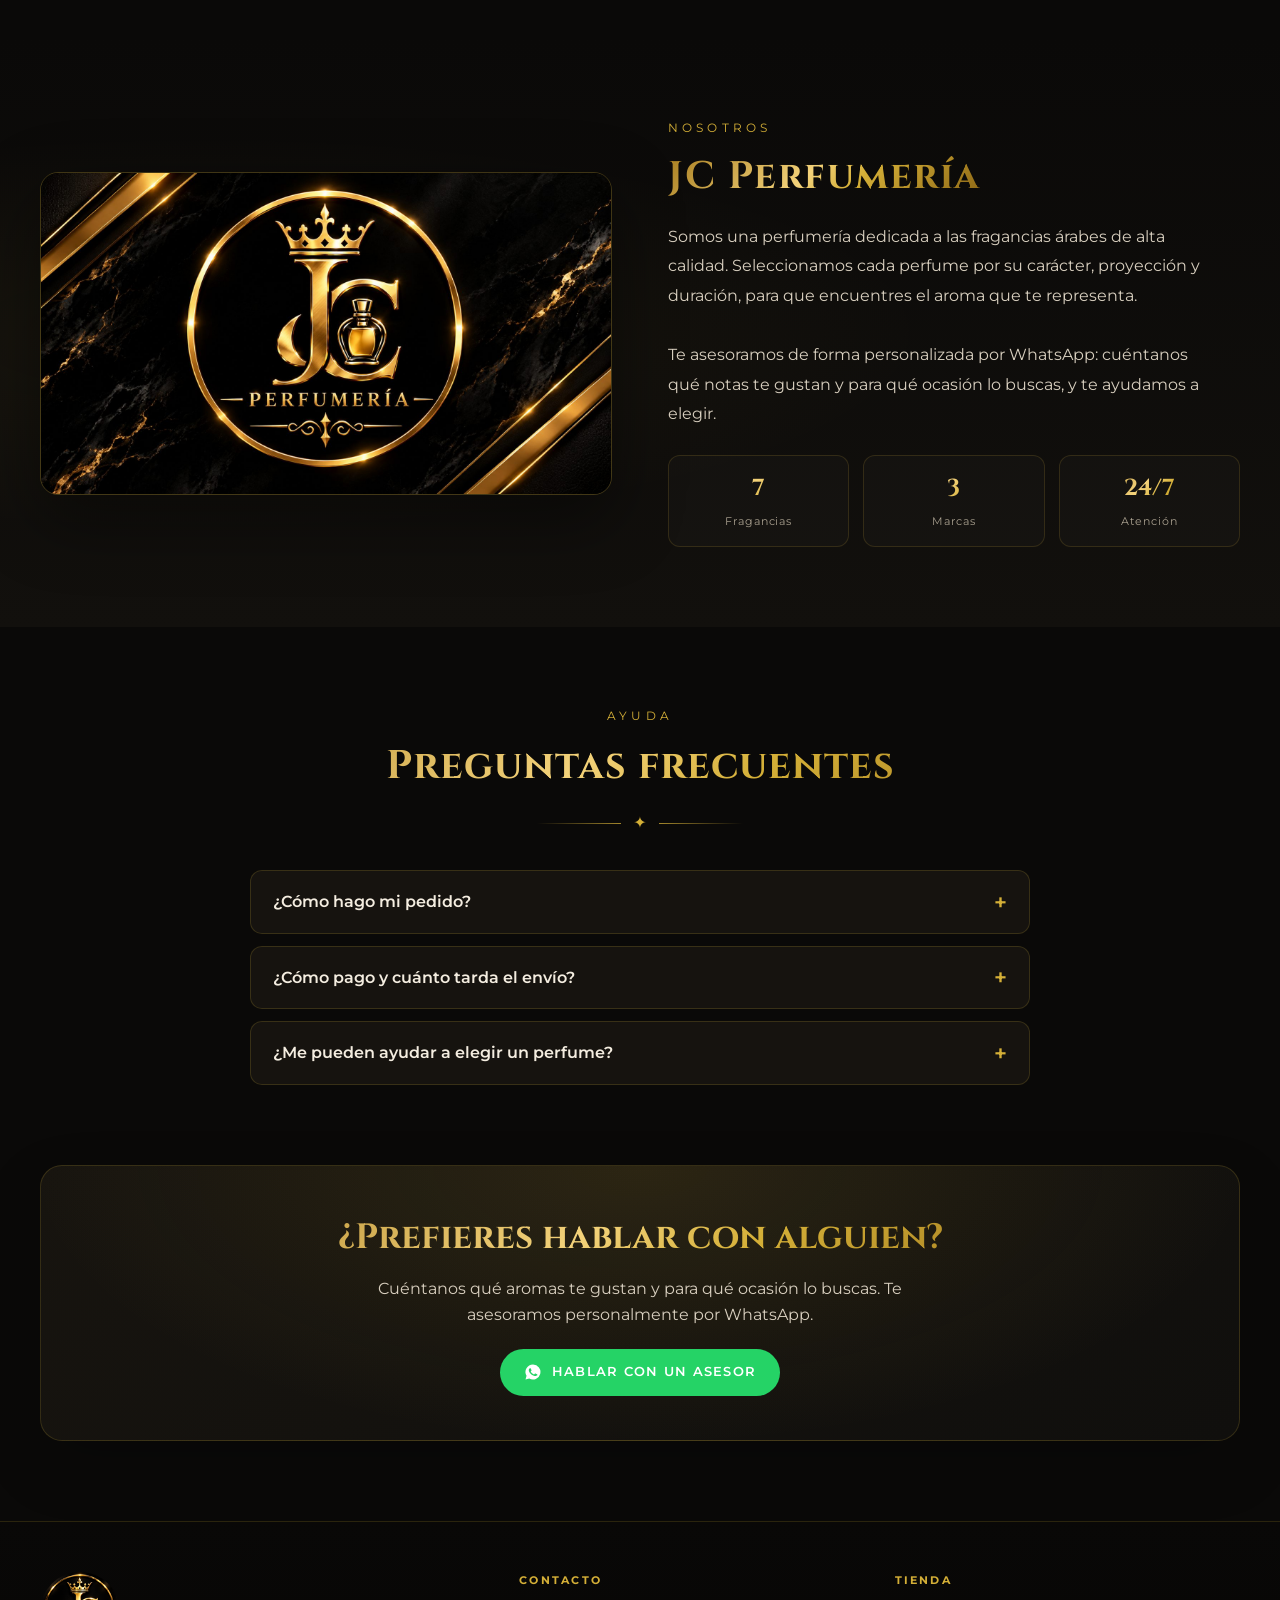
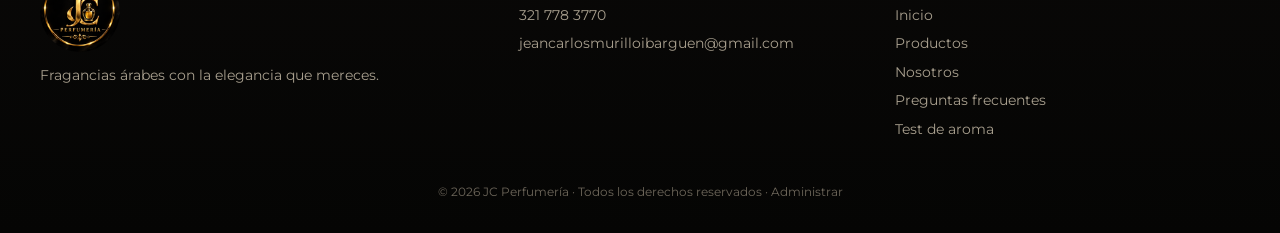
==== commit ff01b8bb: "Pulido visual de la tienda y panel mas seguro al publicar Co-Authored-By: Claude Sonnet 5.5 <noreply" ====
--- a/index.html
+++ b/index.html
@@ -25,15 +25,17 @@
 <link rel="preconnect" href="https://fonts.googleapis.com">
 <link rel="preconnect" href="https://fonts.gstatic.com" crossorigin>
 <link href="https://fonts.googleapis.com/css2?family=Cinzel:wght@500;600;700&family=Montserrat:wght@300;400;500;600;700&display=swap" rel="stylesheet">
-<link rel="stylesheet" href="css/tienda.css?v=8">
+<link rel="stylesheet" href="css/tienda.css?v=10">
 </head>
 <body>
 
+<a class="skip-link" href="#contenido">Saltar al contenido</a>
+
 <div class="announce" id="announce" hidden><div class="track" id="announceTrack"></div></div>
 
 <header id="header">
   <div class="wrap nav">
-    <a href="#inicio" class="brand" aria-label="Inicio"><img src="assets/logo-128.png" alt="Logo JC Perfumería"></a>
+    <a href="#inicio" class="brand" aria-label="JC Perfumería, inicio"><img src="assets/logo-128.png" alt=""><span class="brand-copy"><strong>JC</strong><small>Perfumería</small></span></a>
     <nav class="menu" id="menu">
       <a href="#inicio">Inicio</a>
       <a href="#productos">Productos</a>
@@ -63,7 +65,7 @@
   </div>
 </header>
 
-<main>
+<main id="contenido">
   <!-- HERO: video a pantalla completa -->
   <section class="hero" id="inicio" style="padding:0">
     <div class="poster"></div>
@@ -333,6 +335,6 @@
   <symbol id="i-wa" viewBox="0 0 24 24"><path d="M12 2a10 10 0 0 0-8.6 15.1L2 22l5-1.3A10 10 0 1 0 12 2Zm5.3 14.2c-.2.6-1.3 1.2-1.8 1.2-.5.1-1 .2-3.3-.7-2.8-1.1-4.5-4-4.7-4.2-.1-.2-1.1-1.5-1.1-2.9s.7-2 1-2.3c.2-.3.5-.3.7-.3h.5c.2 0 .4 0 .6.5l.8 2c.1.2.1.4 0 .5l-.4.6-.4.4c-.1.2-.3.3-.1.6.2.3.8 1.3 1.7 2.1 1.1 1 2.1 1.3 2.4 1.5.3.1.5.1.6-.1l.9-1c.2-.3.4-.2.6-.1l2 .9c.3.2.5.2.5.4.1.1.1.7-.1 1.3Z"/></symbol>
 </svg>
 
-<script src="js/tienda.js?v=8"></script>
+<script src="js/tienda.js?v=9"></script>
 </body>
 </html>
--- a/css/tienda.css
+++ b/css/tienda.css
@@ -489,3 +489,110 @@
 @media (max-height:720px) and (min-width:601px){.hero p{display:none}.hero h1{margin-bottom:0}}
 @media (hover:none){.card:hover{transform:none;box-shadow:none}.card:hover .img img{transform:none}}
 @media (prefers-reduced-motion:reduce){*{animation:none!important;transition:none!important}}
+
+/* ---------- Pulido visual de JC Perfumería ---------- */
+.skip-link{position:fixed;top:10px;left:10px;z-index:200;transform:translateY(-160%);padding:10px 16px;border-radius:999px;background:var(--gold-2);color:#171109;font-weight:700}
+.skip-link:focus{transform:none}
+header:not(.solid){background:linear-gradient(180deg,rgba(7,6,5,.62),transparent)}
+header.solid{background:rgba(8,7,6,.84);backdrop-filter:blur(16px);box-shadow:0 10px 30px rgba(0,0,0,.16)}
+.nav{gap:20px}
+.brand{display:flex;align-items:center;gap:11px;flex:none}
+.brand img{width:52px;height:52px}
+.brand-copy{display:flex;flex-direction:column;line-height:1;gap:5px}
+.brand-copy strong{font-family:Cinzel,serif;font-size:1rem;letter-spacing:.2em;color:var(--gold-2)}
+.brand-copy small{font-size:.58rem;letter-spacing:.22em;text-transform:uppercase;color:var(--soft)}
+.menu{gap:clamp(12px,1.55vw,21px);font-size:.69rem;letter-spacing:.1em}
+.nav-right>.search{width:190px}
+.hero{height:min(900px,90svh);min-height:640px}
+.hero::after{background:
+  linear-gradient(90deg,rgba(7,6,5,.84) 0%,rgba(7,6,5,.58) 34%,rgba(7,6,5,.16) 72%,rgba(7,6,5,.08) 100%),
+  linear-gradient(to top,var(--bg) 0%,rgba(10,9,8,.32) 18%,transparent 58%,rgba(0,0,0,.3) 100%)}
+.hero-inner{width:min(1200px,100% - 48px);text-align:left;display:flex;flex-direction:column;align-items:flex-start;padding-bottom:clamp(58px,9vh,112px)}
+.hero .eyebrow{display:flex;align-items:center;gap:12px;font-size:.68rem;letter-spacing:.3em}
+.hero .eyebrow::before{content:"";display:block;width:34px;height:1px;background:var(--gold-2);box-shadow:0 0 14px rgba(243,210,122,.55)}
+.hero h1{max-width:760px;font-size:clamp(2.8rem,5.8vw,5rem);line-height:1.04;letter-spacing:.025em;margin:16px 0}
+.hero p{max-width:490px;margin:0;color:rgba(244,237,224,.84);font-size:1rem;line-height:1.8}
+.hero-cta{justify-content:flex-start;margin-top:30px;gap:14px}
+.hero-cta .btn{min-height:50px}
+.btn{letter-spacing:.1em}
+.btn-gold{box-shadow:0 10px 32px rgba(212,175,55,.24)}
+.btn-gold:hover{box-shadow:0 14px 38px rgba(212,175,55,.34)}
+.perks{position:relative;z-index:2;margin-top:-30px;padding:0 0 10px;gap:12px}
+.perk{min-height:94px;padding:18px;background:rgba(19,16,12,.92);backdrop-filter:blur(12px);border-color:rgba(212,175,55,.2);border-radius:14px;box-shadow:0 14px 34px rgba(0,0,0,.2)}
+.perk b{font-size:.78rem;letter-spacing:.04em}
+.perk span{font-size:.7rem;line-height:1.5}
+section#productos{padding-top:84px}
+.sec-head{margin-bottom:34px}
+.sec-head h2{letter-spacing:.025em}
+.divider::before,.divider::after{width:84px;opacity:.75}
+.shop{gap:28px}
+.filters:not(.show){border:1px solid rgba(212,175,55,.15);border-radius:16px;padding:16px;background:linear-gradient(155deg,rgba(24,21,15,.84),rgba(13,12,10,.76))}
+.filters .group:last-child{border-bottom:0;margin-bottom:0;padding-bottom:0}
+.chip{border-radius:9px}
+.chip.active{box-shadow:inset 0 0 0 1px rgba(212,175,55,.16)}
+.toolbar{padding:0 0 12px;border-bottom:1px solid rgba(212,175,55,.13)}
+.toolbar .count{font-size:.82rem;letter-spacing:.025em}
+.toolbar select{min-height:42px}
+.grid{gap:18px}
+.card{border-color:rgba(212,175,55,.14);border-radius:16px;background:linear-gradient(160deg,#1a1711,#12100d);box-shadow:0 8px 24px rgba(0,0,0,.12)}
+.card:hover{transform:translateY(-4px);border-color:rgba(212,175,55,.43);box-shadow:0 18px 38px rgba(0,0,0,.34),0 0 28px rgba(212,175,55,.08)}
+.card .img{aspect-ratio:1/1.04;background:#f4f1e9}
+.card .img img{padding:8px}
+.card .body{padding:16px 15px 16px;gap:7px}
+.card .brandname{letter-spacing:.16em;color:#b7a779}
+.card h3{font-size:.94rem;line-height:1.42;min-height:2.65em}
+.card .tags{font-size:.7rem;line-height:1.5;color:#c7ae6c}
+.card .actions{margin-top:12px}
+.card .actions .btn{min-height:42px;letter-spacing:.08em}
+.about{background:radial-gradient(ellipse at 16% 50%,rgba(212,175,55,.055),transparent 48%),linear-gradient(180deg,var(--bg),var(--bg-2))}
+.about-media{border-radius:18px;border-color:rgba(212,175,55,.25);box-shadow:0 24px 70px rgba(0,0,0,.44)}
+.about-text p{max-width:540px;line-height:1.85}
+.stat{background:rgba(255,255,255,.018);border-color:rgba(212,175,55,.16)}
+.cta-band{border-radius:22px;background:radial-gradient(ellipse at 50% 0,rgba(212,175,55,.12),transparent 72%),linear-gradient(145deg,#17140f,#100f0d);box-shadow:0 24px 60px rgba(0,0,0,.17)}
+footer{background:linear-gradient(180deg,#090807,#050504)}
+.foot h5{letter-spacing:.2em}
+.copy{padding-inline:16px;line-height:1.7}
+:where(a,button,input,select,textarea):focus-visible{outline:2px solid var(--gold-2);outline-offset:3px}
+
+@media (max-width:980px){
+  .nav{gap:12px}
+  .brand img{width:48px;height:48px}
+  .filters:not(.show){border-radius:20px 20px 0 0;padding:0 18px calc(16px + env(safe-area-inset-bottom));background:var(--bg-2)}
+}
+@media (max-width:600px){
+  .nav{height:62px}
+  .brand{gap:8px}
+  .brand img{width:42px;height:42px}
+  .brand-copy strong{font-size:.9rem}
+  .brand-copy small{font-size:.52rem}
+  .hero{height:100svh;min-height:620px}
+  .hero::after{background:linear-gradient(to top,var(--bg) 0%,var(--bg) 21%,rgba(10,9,8,.6) 37%,transparent 56%,rgba(0,0,0,.32) 100%)}
+  .hero-inner{width:calc(100% - 32px);text-align:center;align-items:center;padding-bottom:calc(78px + env(safe-area-inset-bottom))}
+  .hero .eyebrow{font-size:.58rem;letter-spacing:.2em}
+  .hero .eyebrow::before{width:20px}
+  .hero h1{max-width:440px;font-size:clamp(1.9rem,8.3vw,2.4rem);line-height:1.12;margin:10px 0}
+  .hero p{max-width:365px;font-size:.84rem;line-height:1.65}
+  .hero-cta{justify-content:center;margin-top:20px;gap:9px;width:100%}
+  .hero-cta .btn{min-height:46px;padding:12px 13px;font-size:.62rem;letter-spacing:.07em}
+  .perks{margin-top:-12px;padding-top:0;gap:9px}
+  .perk{min-height:84px;padding:11px 10px;border-radius:12px;gap:8px}
+  .perk b{font-size:.71rem}
+  .perk span{font-size:.64rem}
+  section#productos{padding-top:62px}
+  .sec-head{margin-bottom:24px}
+  .grid{gap:10px}
+  .card{border-radius:13px}
+  .card .img{aspect-ratio:1/1.02}
+  .card .img img{padding:4px}
+  .card .body{padding:10px 9px 11px;gap:4px}
+  .card .brandname{font-size:.55rem;letter-spacing:.11em}
+  .card h3{font-size:.75rem;min-height:2.7em;line-height:1.35}
+  .card .tags{font-size:.64rem}
+  .card .actions{margin-top:8px}
+  .card .actions .btn{min-height:40px}
+  .toolbar{padding-bottom:10px}
+  .about-grid{gap:22px}
+  .about-media{border-radius:14px}
+  .stats{margin-top:20px}
+  .cta-band{border-radius:17px}
+}
